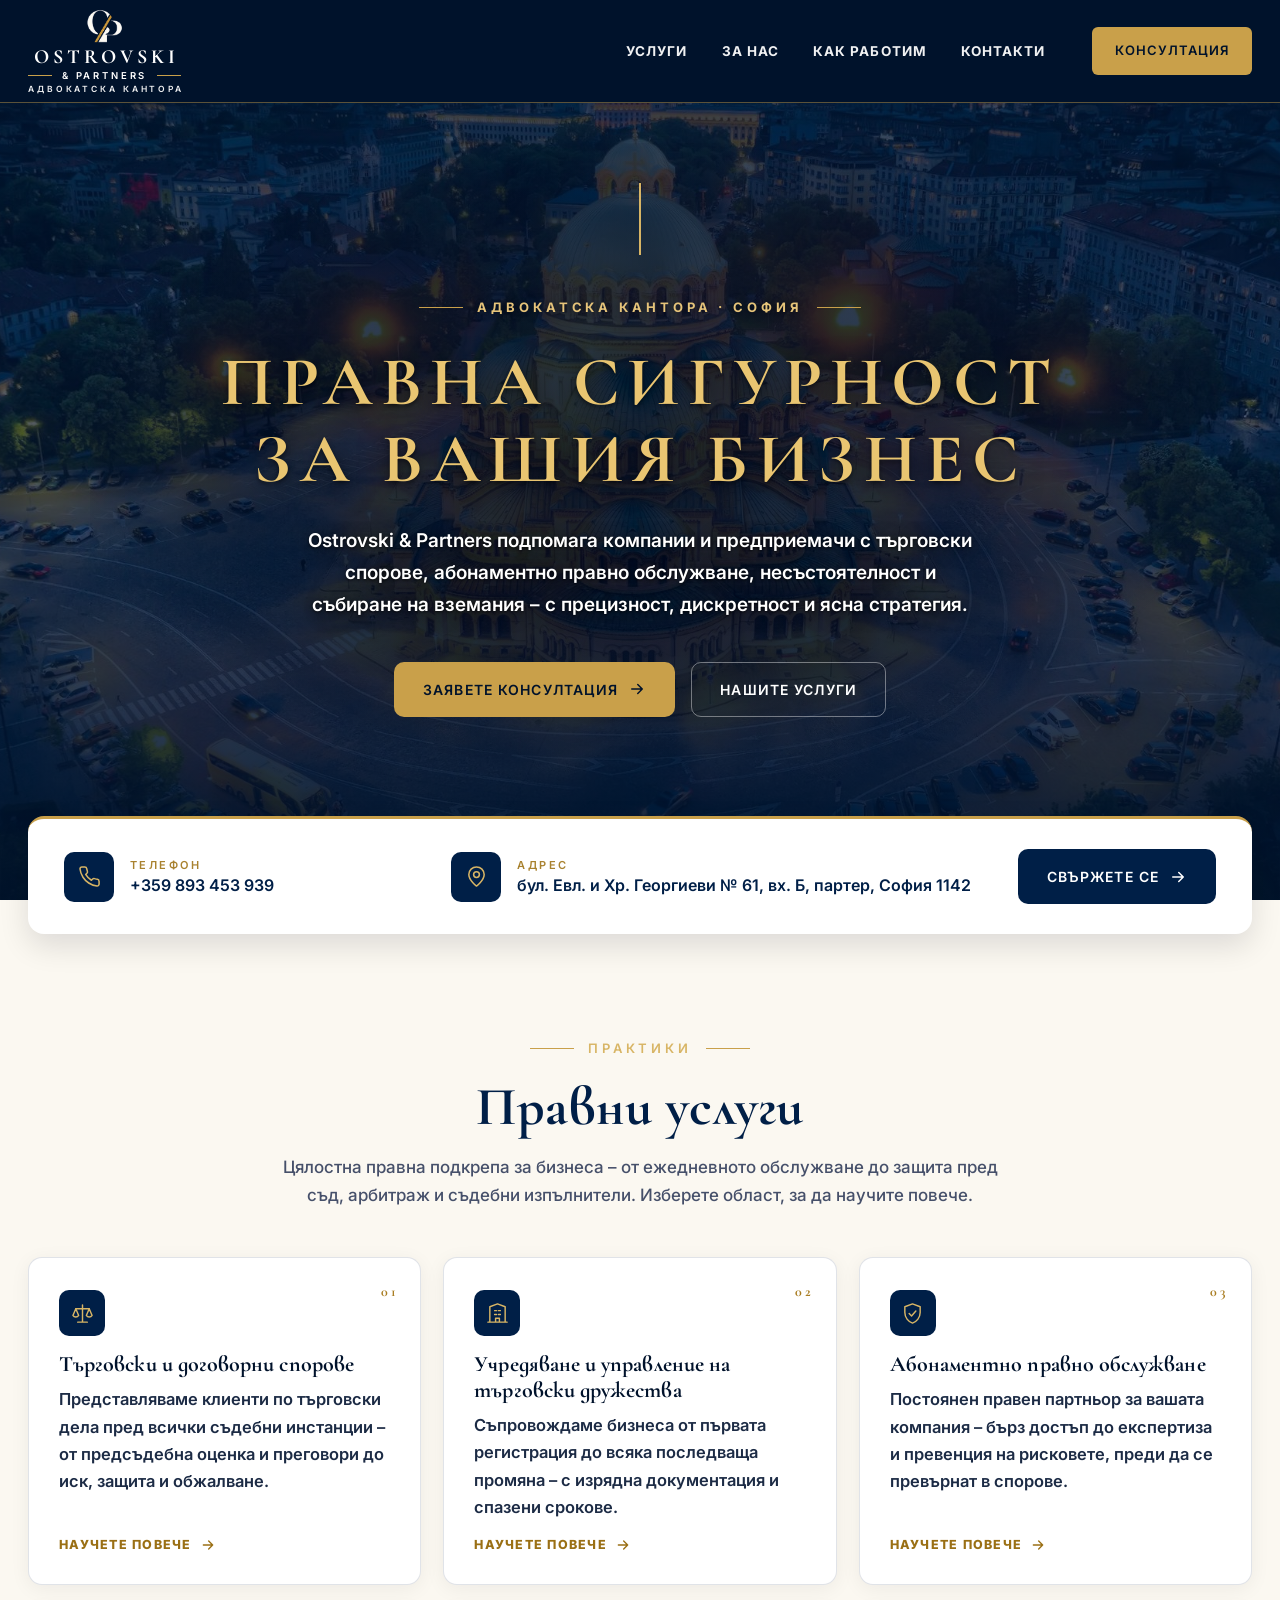
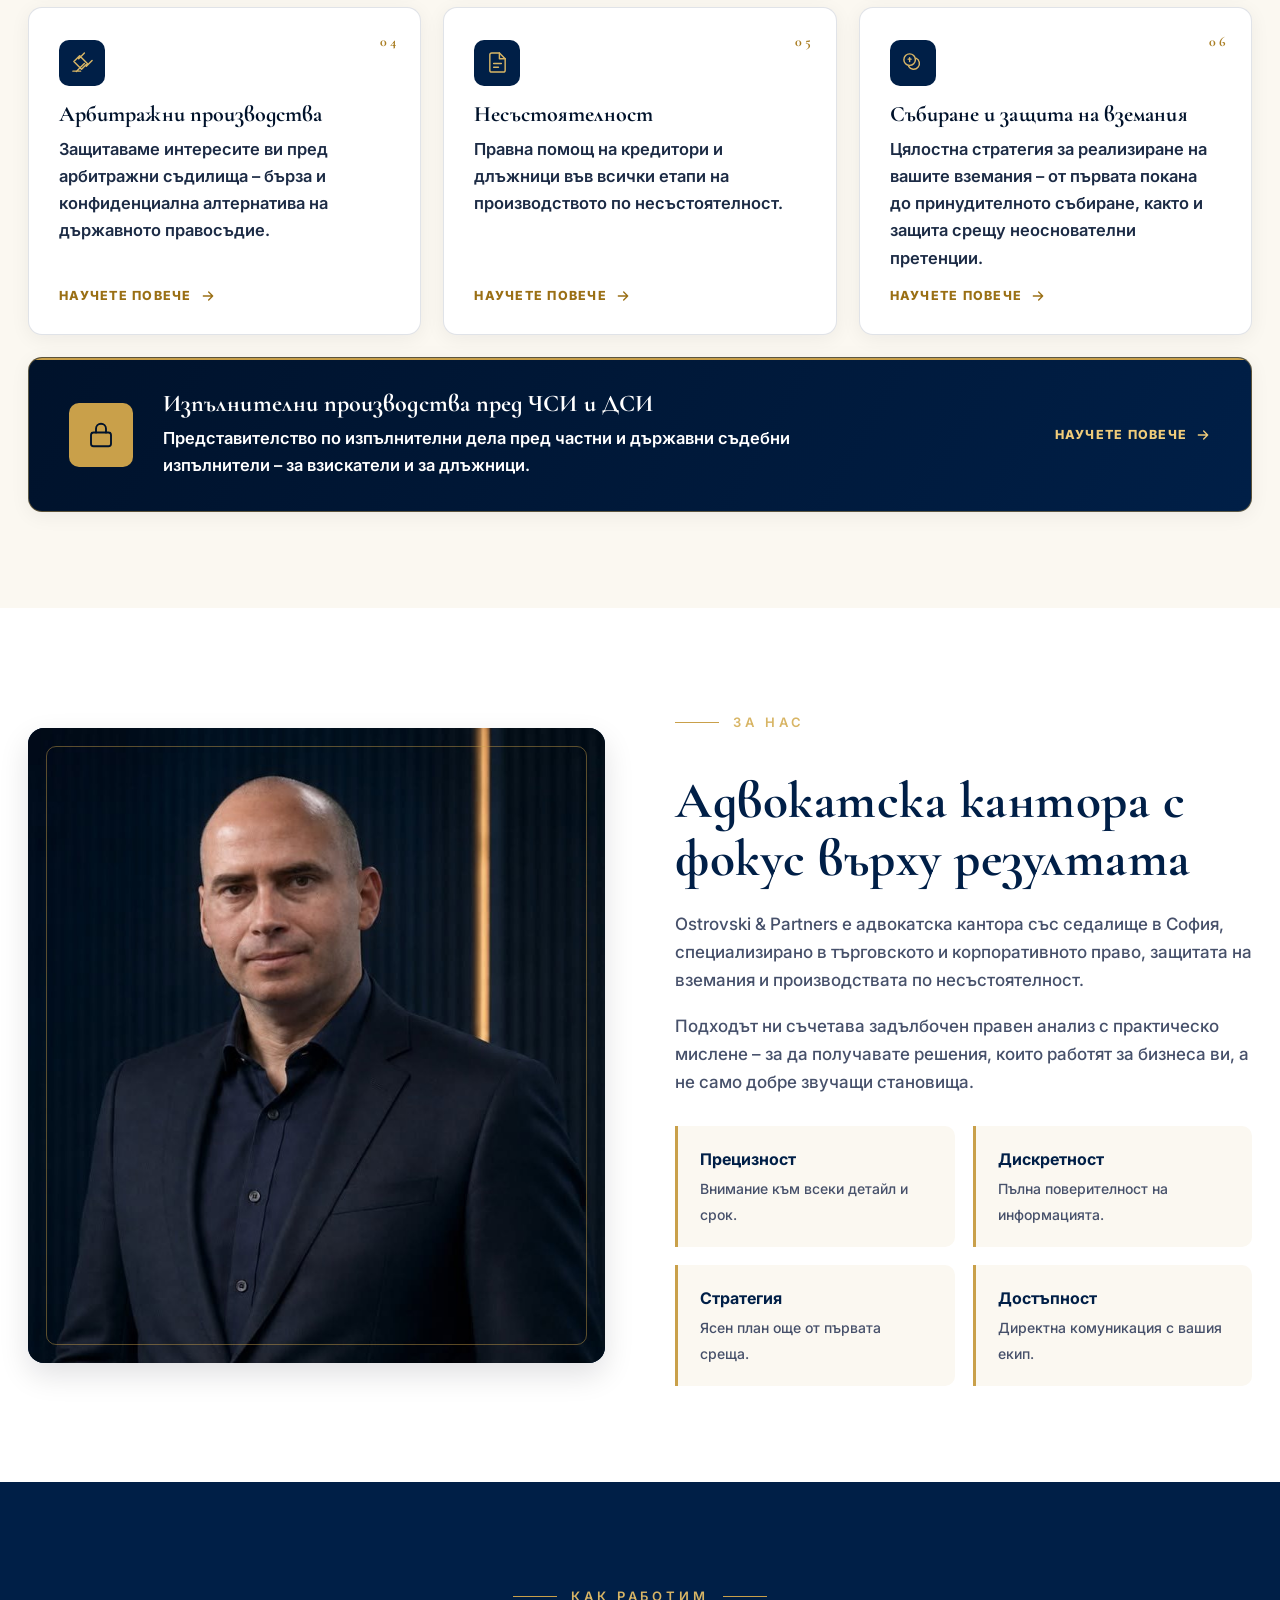
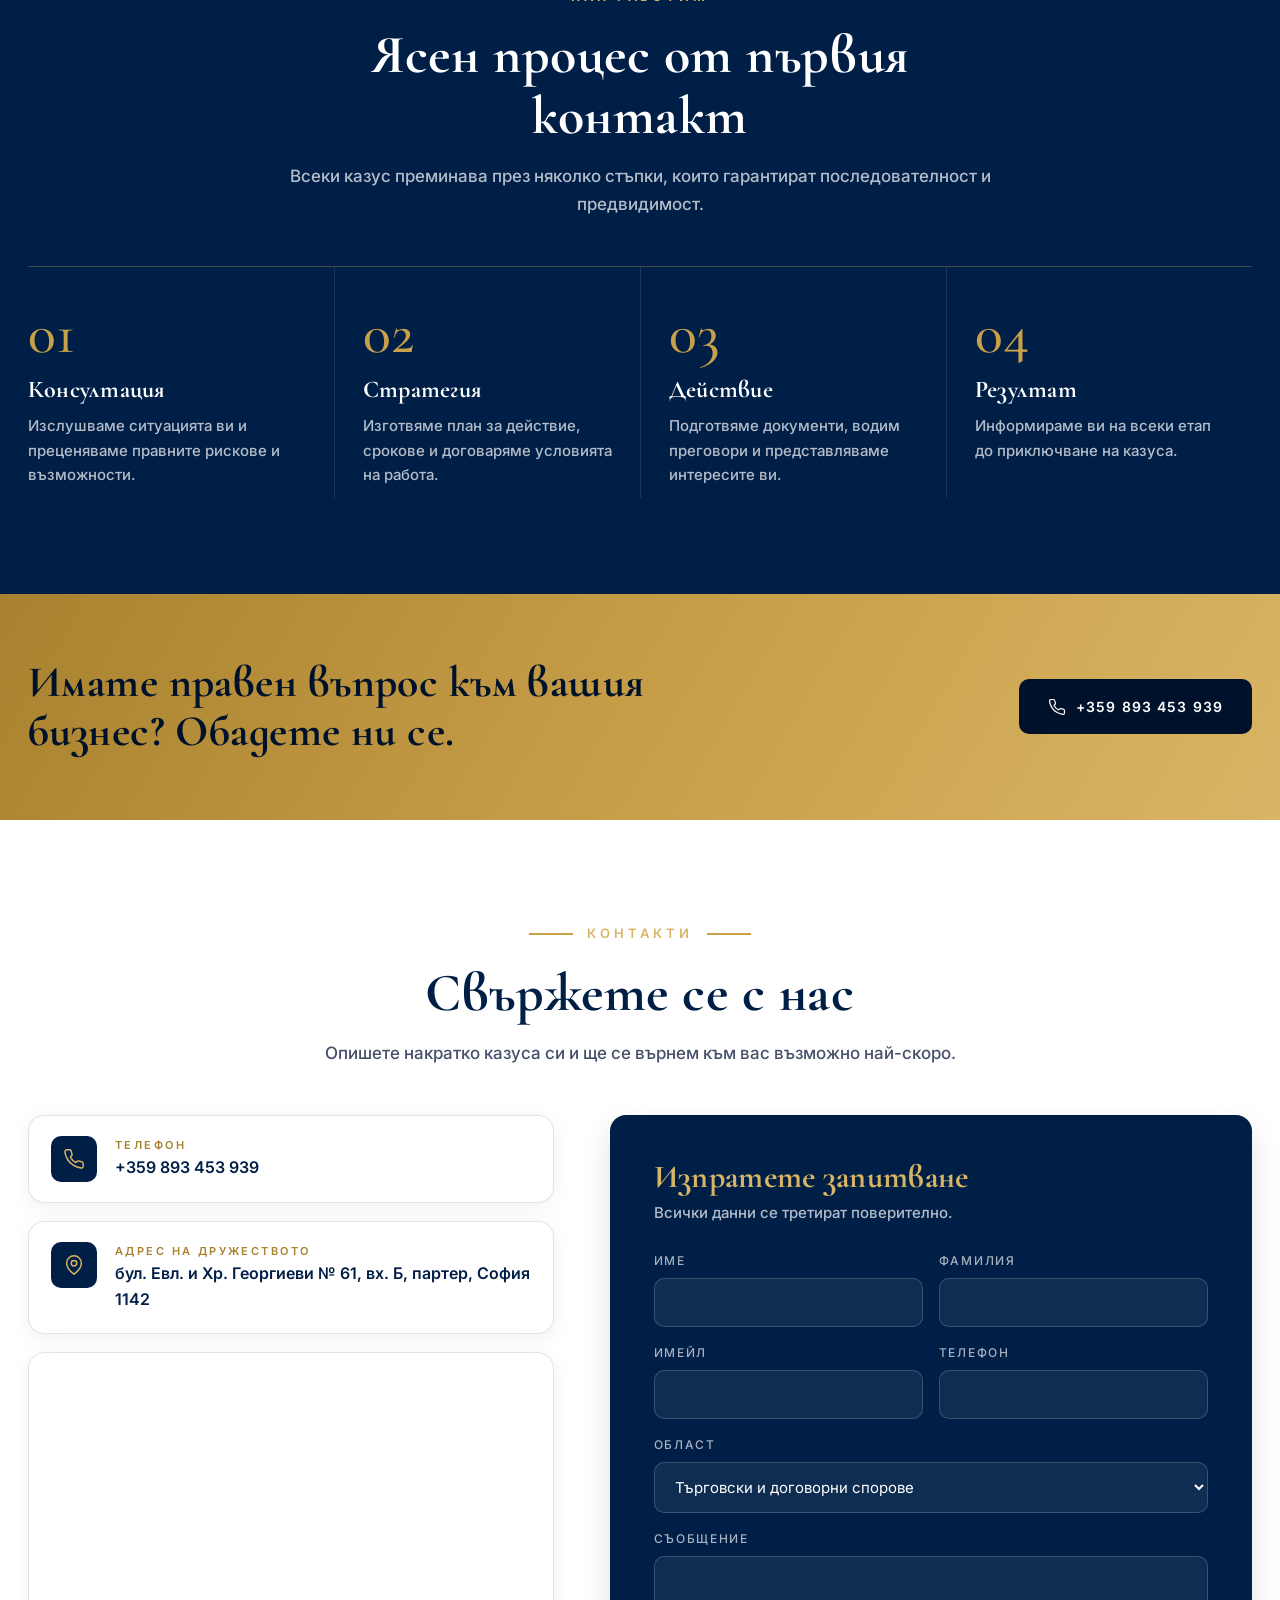
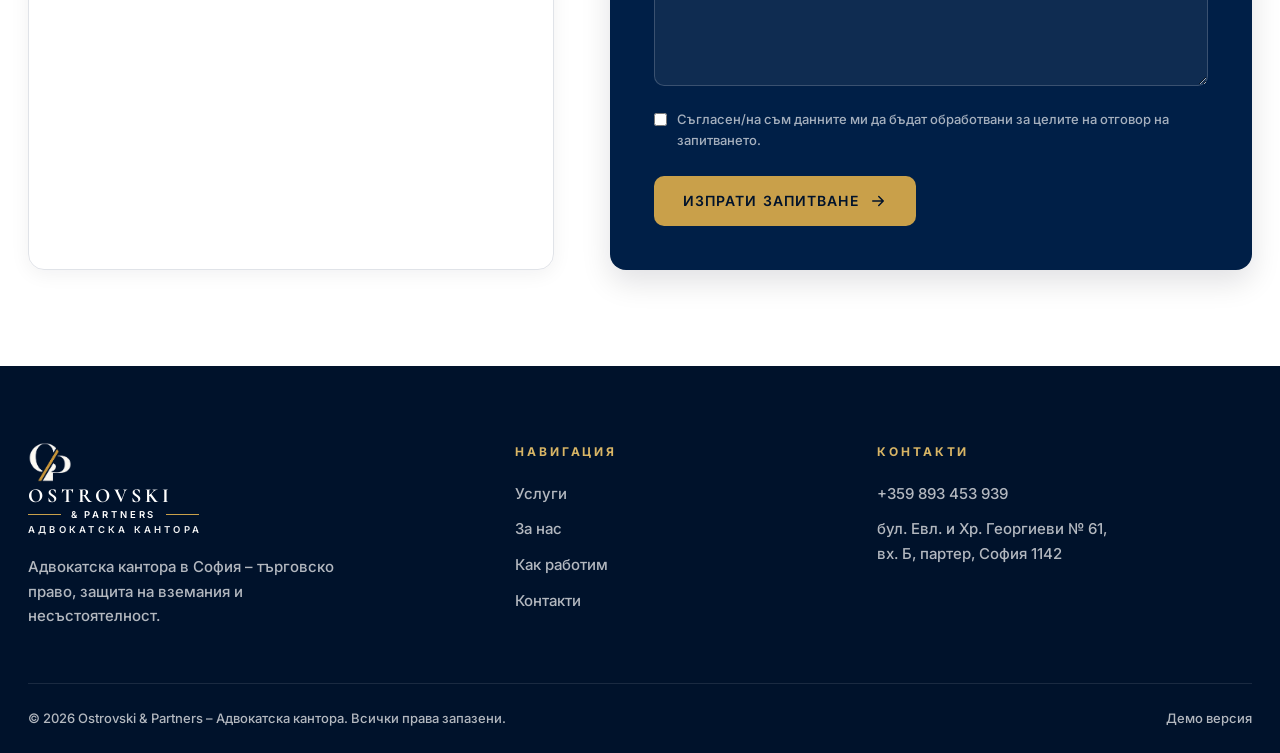
==== index.html @ cc5416cf "Add files via upload" ====
<!DOCTYPE html>
<html lang="bg">
<head>
<meta charset="UTF-8">
<meta name="viewport" content="width=device-width, initial-scale=1">
<title>Ostrovski &amp; Partners – Адвокатска кантора, София</title>
<meta name="description" content="Адвокатска кантора Ostrovski & Partners – търговски и договорни спорове, търговски дружества, абонаментно правно обслужване, арбитраж, несъстоятелност, събиране на вземания и изпълнителни производства.">
<link rel="preconnect" href="https://fonts.googleapis.com">
<link rel="preconnect" href="https://fonts.gstatic.com" crossorigin>
<link href="https://fonts.googleapis.com/css2?family=Cormorant+Garamond:wght@500;600;700;800&family=Inter:wght@400;500;600;700&display=swap&subset=cyrillic" rel="stylesheet">
<link rel="stylesheet" href="assets/style.css">
<script type="application/ld+json">
{"@context":"https://schema.org","@type":"LegalService","name":"Ostrovski & Partners","alternateName":"Островски и Партнърс – Адвокатска кантора","telephone":"+359893453939","address":{"@type":"PostalAddress","streetAddress":"бул. Евл. и Хр. Георгиеви № 61, вх. Б, партер","addressLocality":"София","postalCode":"1142","addressCountry":"BG"},"geo":{"@type":"GeoCoordinates","latitude":42.6903915,"longitude":23.3329601}}
</script>
</head>
<body>
<svg width="0" height="0" style="position:absolute" aria-hidden="true">
  <defs>
    <symbol id="i-phone" viewBox="0 0 24 24" fill="none" stroke="currentColor" stroke-width="1.6" stroke-linecap="round" stroke-linejoin="round"><path d="M22 16.9v3a2 2 0 0 1-2.2 2 19.8 19.8 0 0 1-8.6-3.1 19.5 19.5 0 0 1-6-6A19.8 19.8 0 0 1 2.1 4.2 2 2 0 0 1 4.1 2h3a2 2 0 0 1 2 1.7c.1 1 .4 1.9.7 2.8a2 2 0 0 1-.5 2.1L8 9.9a16 16 0 0 0 6 6l1.3-1.3a2 2 0 0 1 2.1-.4c.9.3 1.8.6 2.8.7a2 2 0 0 1 1.7 2z"/></symbol>
    <symbol id="i-pin" viewBox="0 0 24 24" fill="none" stroke="currentColor" stroke-width="1.6" stroke-linecap="round" stroke-linejoin="round"><path d="M20 10c0 6-8 12-8 12S4 16 4 10a8 8 0 0 1 16 0z"/><circle cx="12" cy="10" r="3"/></symbol>
    <symbol id="i-clock" viewBox="0 0 24 24" fill="none" stroke="currentColor" stroke-width="1.6" stroke-linecap="round" stroke-linejoin="round"><circle cx="12" cy="12" r="10"/><path d="M12 6v6l4 2"/></symbol>
    <symbol id="i-scale" viewBox="0 0 24 24" fill="none" stroke="currentColor" stroke-width="1.5" stroke-linecap="round" stroke-linejoin="round"><path d="M12 3v18M7 21h10M5 7h14"/><path d="M5 7l-3 7a3.5 3.5 0 0 0 6 0zM19 7l-3 7a3.5 3.5 0 0 0 6 0z"/></symbol>
    <symbol id="i-building" viewBox="0 0 24 24" fill="none" stroke="currentColor" stroke-width="1.5" stroke-linecap="round" stroke-linejoin="round"><path d="M4 21V5l8-3 8 3v16M2 21h20M9 9h2M13 9h2M9 13h2M13 13h2M10 21v-4h4v4"/></symbol>
    <symbol id="i-shield" viewBox="0 0 24 24" fill="none" stroke="currentColor" stroke-width="1.5" stroke-linecap="round" stroke-linejoin="round"><path d="M12 2l8 3v6c0 5-3.5 9.5-8 11-4.5-1.5-8-6-8-11V5z"/><path d="M8.5 12l2.5 2.5 4.5-5"/></symbol>
    <symbol id="i-gavel" viewBox="0 0 24 24" fill="none" stroke="currentColor" stroke-width="1.5" stroke-linecap="round" stroke-linejoin="round"><path d="M14 13l-8.5 8.5M16 16l6-6M8 8l6-6M3 11l6-6 8 8-6 6zM2 21h8"/></symbol>
    <symbol id="i-doc" viewBox="0 0 24 24" fill="none" stroke="currentColor" stroke-width="1.5" stroke-linecap="round" stroke-linejoin="round"><path d="M14 2H6a2 2 0 0 0-2 2v16a2 2 0 0 0 2 2h12a2 2 0 0 0 2-2V8z"/><path d="M14 2v6h6M8 13h8M8 17h5"/></symbol>
    <symbol id="i-coins" viewBox="0 0 24 24" fill="none" stroke="currentColor" stroke-width="1.5" stroke-linecap="round" stroke-linejoin="round"><circle cx="9" cy="9" r="6"/><path d="M15.5 7.5A6 6 0 1 1 8 16M9 7v4M7.5 8.5h3"/></symbol>
    <symbol id="i-lock" viewBox="0 0 24 24" fill="none" stroke="currentColor" stroke-width="1.5" stroke-linecap="round" stroke-linejoin="round"><rect x="4" y="10" width="16" height="11" rx="2"/><path d="M8 10V7a4 4 0 0 1 8 0v3"/></symbol>
    <symbol id="i-mail" viewBox="0 0 24 24" fill="none" stroke="currentColor" stroke-width="1.6" stroke-linecap="round" stroke-linejoin="round"><rect x="3" y="5" width="18" height="14" rx="2"/><path d="M3 7l9 6 9-6"/></symbol>
    <symbol id="i-arrow" viewBox="0 0 24 24" fill="none" stroke="currentColor" stroke-width="2" stroke-linecap="round" stroke-linejoin="round"><path d="M5 12h14M13 6l6 6-6 6"/></symbol>
    <!-- Монограма OP със златна диагонал -->
    <symbol id="mono" viewBox="0 0 100 100">
      <text x="6" y="74" font-family="'Cormorant Garamond',Georgia,serif" font-weight="700" font-size="92" fill="#fff">O</text>
      <text x="46" y="74" font-family="'Cormorant Garamond',Georgia,serif" font-weight="700" font-size="92" fill="#fff">P</text>
      <line x1="64" y1="6" x2="30" y2="96" stroke="#c9a04a" stroke-width="5.5" stroke-linecap="butt"/>
    </symbol>
  </defs>
</svg><header id="top">
  <div class="container nav">
    <a href="#top" class="logo" aria-label="Ostrovski & Partners">
      <span class="logo-mark" role="img" aria-label="OP"></span>
      <span class="logo-text"><b>OSTROVSKI</b><span class="lt-p">&amp; PARTNERS</span><span class="lt-s">АДВОКАТСКА КАНТОРА</span></span>
    </a>
    <nav id="menu">
      <ul>
        <li class="has-dd"><a href="#uslugi">Услуги</a><div class="dd-menu"><a href="targovski-sporove.html">Търговски и договорни спорове</a><a href="targovski-druzhestva.html">Учредяване и управление на търговски дружества</a><a href="abonamentno-obsluzhvane.html">Абонаментно правно обслужване</a><a href="arbitrazh.html">Арбитражни производства</a><a href="nesastoyatelnost.html">Несъстоятелност</a><a href="vzemania.html">Събиране и защита на вземания</a><a href="izpalnitelni-proizvodstva.html">Изпълнителни производства пред ЧСИ и ДСИ</a></div></li>
        <li><a href="#za-nas">За нас</a></li>
        <li><a href="#podhod">Как работим</a></li>
        <li><a href="#kontakti">Контакти</a></li>
      </ul>
    </nav>
    <div class="nav-cta">
      <a class="btn btn-gold nav-btn" href="#kontakti">Консултация</a>
      
      <button class="burger" id="burger" aria-label="Меню" aria-expanded="false"><span></span><span></span></button>
    </div>
  </div>
</header><main>
<section class="hero">
  <div class="container hero-inner">
    <div class="hero-line" aria-hidden="true"></div>
    <div class="eyebrow">Адвокатска кантора · София</div>
    <h1>Правна сигурност за вашия бизнес</h1>
    <p class="lead">Ostrovski &amp; Partners подпомага компании и предприемачи с търговски спорове, абонаментно правно обслужване, несъстоятелност и събиране на вземания – с прецизност, дискретност и ясна стратегия.</p>
    <div class="hero-actions">
      <a href="#kontakti" class="btn btn-gold">Заявете консултация <svg width="18" height="18"><use href="#i-arrow"/></svg></a>
      <a href="#uslugi" class="btn btn-ghost">Нашите услуги</a>
    </div>
  </div>
</section>

<div class="strip-wrap">
  <div class="container">
    <div class="strip reveal">
      <div class="strip-item"><div class="ico"><svg><use href="#i-phone"/></svg></div><div><small>Телефон</small><a href="tel:+359893453939">+359 893 453 939</a></div></div>
      <div class="strip-item"><div class="ico"><svg><use href="#i-pin"/></svg></div><div><small>Адрес</small><span>бул. Евл. и Хр. Георгиеви № 61, вх. Б, партер, София 1142</span></div></div>
      <a href="#kontakti" class="btn btn-navy">Свържете се <svg width="18" height="18"><use href="#i-arrow"/></svg></a>
    </div>
  </div>
</div>

<section id="uslugi"><div class="container"><div class="sec-head reveal"><div class="eyebrow">Практики</div><h2>Правни услуги</h2><p>Цялостна правна подкрепа за бизнеса – от ежедневното обслужване до защита пред съд, арбитраж и съдебни изпълнители. Изберете област, за да научите повече.</p></div><div class="grid-services"><a class="card reveal" href="targovski-sporove.html"><span class="num">01</span><div class="ico"><svg><use href="#i-scale"/></svg></div><h3>Търговски и договорни спорове</h3><p>Представляваме клиенти по търговски дела пред всички съдебни инстанции – от предсъдебна оценка и преговори до иск, защита и обжалване.</p><span class="more">Научете повече <svg><use href="#i-arrow"/></svg></span></a><a class="card reveal" href="targovski-druzhestva.html"><span class="num">02</span><div class="ico"><svg><use href="#i-building"/></svg></div><h3>Учредяване и управление на търговски дружества</h3><p>Съпровождаме бизнеса от първата регистрация до всяка последваща промяна – с изрядна документация и спазени срокове.</p><span class="more">Научете повече <svg><use href="#i-arrow"/></svg></span></a><a class="card reveal" href="abonamentno-obsluzhvane.html"><span class="num">03</span><div class="ico"><svg><use href="#i-shield"/></svg></div><h3>Абонаментно правно обслужване</h3><p>Постоянен правен партньор за вашата компания – бърз достъп до експертиза и превенция на рисковете, преди да се превърнат в спорове.</p><span class="more">Научете повече <svg><use href="#i-arrow"/></svg></span></a><a class="card reveal" href="arbitrazh.html"><span class="num">04</span><div class="ico"><svg><use href="#i-gavel"/></svg></div><h3>Арбитражни производства</h3><p>Защитаваме интересите ви пред арбитражни съдилища – бърза и конфиденциална алтернатива на държавното правосъдие.</p><span class="more">Научете повече <svg><use href="#i-arrow"/></svg></span></a><a class="card reveal" href="nesastoyatelnost.html"><span class="num">05</span><div class="ico"><svg><use href="#i-doc"/></svg></div><h3>Несъстоятелност</h3><p>Правна помощ на кредитори и длъжници във всички етапи на производството по несъстоятелност.</p><span class="more">Научете повече <svg><use href="#i-arrow"/></svg></span></a><a class="card reveal" href="vzemania.html"><span class="num">06</span><div class="ico"><svg><use href="#i-coins"/></svg></div><h3>Събиране и защита на вземания</h3><p>Цялостна стратегия за реализиране на вашите вземания – от първата покана до принудителното събиране, както и защита срещу неоснователни претенции.</p><span class="more">Научете повече <svg><use href="#i-arrow"/></svg></span></a><a class="card reveal" href="izpalnitelni-proizvodstva.html"><span class="num">07</span><div class="ico"><svg><use href="#i-lock"/></svg></div><h3>Изпълнителни производства пред ЧСИ и ДСИ</h3><p>Представителство по изпълнителни дела пред частни и държавни съдебни изпълнители – за взискатели и за длъжници.</p><span class="more">Научете повече <svg><use href="#i-arrow"/></svg></span></a></div></div></section>

<section id="za-nas">
  <div class="container about">
    <div class="about-visual reveal">
      <img class="about-photo" src="assets/partner.jpg" alt="Ostrovski &amp; Partners – адвокат" loading="lazy">
    </div>
    <div class="about-text reveal">
      <div class="eyebrow">За нас</div>
      <h2>Адвокатска кантора с фокус върху резултата</h2>
      <p>Ostrovski &amp; Partners е адвокатска кантора със седалище в София, специализирано в търговското и корпоративното право, защитата на вземания и производствата по несъстоятелност.</p>
      <p>Подходът ни съчетава задълбочен правен анализ с практическо мислене – за да получавате решения, които работят за бизнеса ви, а не само добре звучащи становища.</p>
      <div class="values">
        <div class="value"><b>Прецизност</b><span>Внимание към всеки детайл и срок.</span></div>
        <div class="value"><b>Дискретност</b><span>Пълна поверителност на информацията.</span></div>
        <div class="value"><b>Стратегия</b><span>Ясен план още от първата среща.</span></div>
        <div class="value"><b>Достъпност</b><span>Директна комуникация с вашия екип.</span></div>
      </div>
    </div>
  </div>
</section>

<section id="podhod" class="dark">
  <div class="container">
    <div class="sec-head reveal">
      <div class="eyebrow">Как работим</div>
      <h2>Ясен процес от първия контакт</h2>
      <p>Всеки казус преминава през няколко стъпки, които гарантират последователност и предвидимост.</p>
    </div>
    <div class="steps">
      <div class="step reveal"><div class="n">01</div><h3>Консултация</h3><p>Изслушваме ситуацията ви и преценяваме правните рискове и възможности.</p></div>
      <div class="step reveal"><div class="n">02</div><h3>Стратегия</h3><p>Изготвяме план за действие, срокове и договаряме условията на работа.</p></div>
      <div class="step reveal"><div class="n">03</div><h3>Действие</h3><p>Подготвяме документи, водим преговори и представляваме интересите ви.</p></div>
      <div class="step reveal"><div class="n">04</div><h3>Резултат</h3><p>Информираме ви на всеки етап до приключване на казуса.</p></div>
    </div>
  </div>
</section>

<div class="cta-band">
  <div class="container cta-inner">
    <h2>Имате правен въпрос към вашия бизнес? Обадете ни се.</h2>
    <a href="tel:+359893453939" class="btn"><svg width="18" height="18"><use href="#i-phone"/></svg>+359 893 453 939</a>
  </div>
</div>

<section id="kontakti">
  <div class="container">
    <div class="sec-head reveal">
      <div class="eyebrow">Контакти</div>
      <h2>Свържете се с нас</h2>
      <p>Опишете накратко казуса си и ще се върнем към вас възможно най-скоро.</p>
    </div>
    <div class="contact-grid">
      <div class="reveal">
        <div class="info-list">
          <div class="info"><div class="ico"><svg><use href="#i-phone"/></svg></div><div><small>Телефон</small><a href="tel:+359893453939">+359 893 453 939</a></div></div>
          <div class="info"><div class="ico"><svg><use href="#i-pin"/></svg></div><div><small>Адрес на дружеството</small><span class="v">бул. Евл. и Хр. Георгиеви № 61, вх. Б, партер, София 1142</span></div></div>
        </div>
        <div class="map">
          <iframe title="Карта – Ostrovski & Partners" loading="lazy" referrerpolicy="no-referrer-when-downgrade" src="https://maps.google.com/maps?q=42.6903915,23.3329601&z=17&output=embed"></iframe>
        </div>
      </div>
      <form id="contactForm" class="reveal">
        <h3>Изпратете запитване</h3>
        <p>Всички данни се третират поверително.</p>
        <div class="row">
          <div class="field"><label for="fn">Име</label><input id="fn" name="name" required autocomplete="given-name"></div>
          <div class="field"><label for="ln">Фамилия</label><input id="ln" name="surname" autocomplete="family-name"></div>
        </div>
        <div class="row">
          <div class="field"><label for="em">Имейл</label><input id="em" type="email" name="email" required autocomplete="email"></div>
          <div class="field"><label for="ph">Телефон</label><input id="ph" type="tel" name="phone" autocomplete="tel"></div>
        </div>
        <div class="field"><label for="sv">Област</label>
          <select id="sv" name="service">
            <option>Търговски и договорни спорове</option>
            <option>Учредяване и управление на търговски дружества</option>
            <option>Абонаментно правно обслужване</option>
            <option>Арбитражни производства</option>
            <option>Несъстоятелност</option>
            <option>Събиране и защита на вземания</option>
            <option>Изпълнителни производства пред ЧСИ и ДСИ</option>
            <option>Друго</option>
          </select>
        </div>
        <div class="field"><label for="ms">Съобщение</label><textarea id="ms" name="message" required></textarea></div>
        <input type="text" name="_honey" tabindex="-1" autocomplete="off" aria-hidden="true" style="position:absolute;left:-9999px;opacity:0;height:0;width:0">
        <label class="consent"><input type="checkbox" name="consent" value="да" required> Съгласен/на съм данните ми да бъдат обработвани за целите на отговор на запитването.</label>
        <button class="btn btn-gold" type="submit">Изпрати запитване <svg width="18" height="18"><use href="#i-arrow"/></svg></button>
        <div class="form-ok" id="formOk" role="status">Благодарим ви! Запитването е получено – ще се свържем с вас скоро.</div>
        <div class="form-err" id="formErr" role="alert">Не успяхме да изпратим запитването. Моля, <a href="mailto:ostrovski_n@abv.bg">изпратете го по имейл</a> или се обадете на <a href="tel:+359893453939">+359 893 453 939</a>.</div>
      </form>
    </div>
  </div>
</section>
</main><footer>
  <div class="container">
    <div class="foot-grid">
      <div>
        <a href="#top" class="logo"><span class="logo-mark" role="img" aria-label="OP"></span><span class="logo-text"><b>OSTROVSKI</b><span class="lt-p">&amp; PARTNERS</span><span class="lt-s">АДВОКАТСКА КАНТОРА</span></span></a>
        <p>Адвокатска кантора в София – търговско право, защита на вземания и несъстоятелност.</p>
      </div>
      <div>
        <h4>Навигация</h4>
        <ul>
          <li><a href="#uslugi">Услуги</a></li>
          <li><a href="#za-nas">За нас</a></li>
          <li><a href="#podhod">Как работим</a></li>
          <li><a href="#kontakti">Контакти</a></li>
        </ul>
      </div>
      <div>
        <h4>Контакти</h4>
        <ul>
          <li><a href="tel:+359893453939">+359 893 453 939</a></li>
          <li>бул. Евл. и Хр. Георгиеви № 61,<br>вх. Б, партер, София 1142</li>
        </ul>
      </div>
    </div>
    <div class="foot-bottom">
      <span>© <span id="yr">2026</span> Ostrovski &amp; Partners – Адвокатска кантора. Всички права запазени.</span>
      <span>Демо версия</span>
    </div>
  </div>
</footer>

<a class="fab" href="tel:+359893453939" aria-label="Обадете се"><svg><use href="#i-phone"/></svg></a>
<script src="assets/main.js"></script>
</body>
</html>
---- assets/style.css ----
:root{--hero-img:url(hero.jpg);--mono-img:url(logo-mark.png);--lock-img:url(lockup.png)}

:root{
  /* Палитра от логото и банера */
  --navy-950:#00122b;
  --navy-900:#001f47;
  --navy-800:#0a2c5a;
  --navy-700:#16396b;
  --gold-500:#c9a04a;
  --gold-400:#d8b565;
  --gold-600:#a9822f;
  --ivory:#fbf8f1;
  --white:#ffffff;
  --text:#1a2438;
  --muted:#5b6577;
  --line:rgba(0,31,71,.12);

  /* Токени за хедъра: цвят, плътност (тегло), яркост */
  --hdr-text:#ffffff;
  --hdr-text-soft:rgba(255,255,255,.94);
  --hdr-accent:var(--gold-400);
  --hdr-w-logo:700;
  --hdr-w-sub:600;
  --hdr-w-nav:600;
  --hdr-w-top:500;
  --hdr-w-btn:700;
  --hdr-fs-nav:13.5px;
  --hdr-fs-top:13px;
  --hdr-fs-sub:9.5px;

  /* Геометрия & Шрифтове */
  --font-sans:'Inter',system-ui,-apple-system,BlinkMacSystemFont,sans-serif;
  --font-serif:'Cormorant Garamond',Georgia,serif;
  --container-max:1280px;
  --radius-btn:10px;
  --radius-card:16px;
  --radius-pill:9999px;

  /* Динамични сенки & анимации */
  --shadow-subtle:0 4px 20px rgba(0,8,28,.06);
  --shadow-hover:0 12px 30px rgba(0,8,28,.12);
  --transition:all .2s cubic-bezier(0.4,0,0.2,1);
}
*{box-sizing:border-box;margin:0;padding:0}
html{scroll-behavior:smooth;scroll-padding-top:100px}
body{font-family:var(--font-sans);color:var(--text);background:var(--white);line-height:1.65;font-size:16px;-webkit-font-smoothing:antialiased}
img,svg{display:block;max-width:100%}
a{color:inherit;text-decoration:none}
.container{max-width:var(--container-max);margin:0 auto;padding:0 28px}
h1,h2,h3{font-family:var(--font-serif);font-weight:600;line-height:1.12;letter-spacing:.01em}

/* Бутони */
.btn{display:inline-flex;align-items:center;gap:10px;padding:15px 28px;border-radius:var(--radius-btn);font-weight:500;font-size:14px;letter-spacing:.08em;text-transform:uppercase;border:1.5px solid transparent;cursor:pointer;transition:var(--transition);font-family:var(--font-sans)}
.btn-gold{background:var(--gold-500);color:var(--navy-950)}
.btn-gold:hover{background:var(--gold-400);transform:translateY(-2px);box-shadow:var(--shadow-hover)}
.btn-ghost{border-color:rgba(255,255,255,.4);color:var(--white)}
.btn-ghost:hover{border-color:var(--gold-500);color:var(--gold-400)}
.btn-navy{background:var(--navy-900);color:var(--white)}
.btn-navy:hover{background:var(--navy-700);transform:translateY(-2px);box-shadow:var(--shadow-hover)}

/* Хедър */
header{position:fixed;top:0;left:0;right:0;z-index:50;background:var(--navy-950);border-bottom:1px solid rgba(201,160,74,.45);transition:box-shadow .25s ease}
header.scrolled{box-shadow:0 6px 24px rgba(0,8,28,.28)}
.nav{display:flex;align-items:center;justify-content:space-between;height:118px;gap:32px;transition:height .25s ease}
header.scrolled .nav{height:84px}
.logo{display:inline-flex;flex-direction:column;align-items:center;gap:5px;color:var(--hdr-text);text-align:center}
.logo-mark{margin:0;width:40px;height:36px;transition:var(--transition)}
.logo-text{display:flex;flex-direction:column;align-items:center;line-height:1}
.logo-text b{font-family:var(--font-serif);font-size:23px;font-weight:var(--hdr-w-logo);letter-spacing:.2em;margin-right:-.2em;color:var(--hdr-text)}
.logo-text .lt-p{display:flex;align-items:center;justify-content:center;gap:10px;width:100%;margin-top:5px;font-size:10.5px;font-weight:var(--hdr-w-sub);letter-spacing:.3em;color:var(--hdr-text)}
.logo-text .lt-p::before,.logo-text .lt-p::after{content:"";flex:1;height:1.5px;background:var(--gold-500)}
.logo-text .lt-s{margin-top:6px;font-size:var(--hdr-fs-sub);font-weight:var(--hdr-w-sub);letter-spacing:.34em;margin-right:-.34em;color:var(--hdr-text-soft);max-height:14px;overflow:hidden;transition:max-height .25s ease,opacity .2s ease,margin .25s ease}
header.scrolled .logo-mark{width:34px;height:31px}
header.scrolled .logo-text .lt-s{max-height:0;opacity:0;margin-top:0}
nav{margin-left:auto}
nav ul{display:flex;gap:6px;list-style:none;align-items:center}
nav ul>li>a{display:block;color:var(--hdr-text-soft);font-size:var(--hdr-fs-nav);font-weight:var(--hdr-w-nav);letter-spacing:.08em;text-transform:uppercase;position:relative;padding:47px 16px;transition:var(--transition)}
nav ul>li>a::after{content:"";position:absolute;left:16px;right:16px;bottom:37px;height:1.5px;background:var(--gold-500);transform:scaleX(0);transform-origin:left;transition:transform .25s ease}
nav ul>li>a:hover{color:var(--hdr-accent)}
nav ul>li>a:hover::after,.has-dd:hover>a::after{transform:scaleX(1)}
.nav-cta{display:flex;align-items:center;gap:14px}
.nav-btn{padding:12px 22px;font-size:13px;font-weight:var(--hdr-w-btn);border-radius:6px}
.nav-phone{display:none;color:var(--hdr-text);width:44px;height:44px;place-items:center}
.nav-phone:hover{color:var(--hdr-accent)}
.burger{display:none;background:none;border:0;color:var(--white);cursor:pointer;width:44px;height:44px}
.burger span{display:block;width:24px;height:2px;background:currentColor;margin:5px auto;transition:var(--transition)}

/* Hero */
.hero{background-size:cover!important;background-position:center 40%!important;position:relative;min-height:100vh;display:flex;align-items:center;justify-content:center;text-align:center;color:var(--white);overflow:hidden;padding:170px 0 170px;background:var(--navy-900) var(--hero-img) center/cover no-repeat}
.hero::before{content:"";position:absolute;inset:0;background:linear-gradient(180deg,rgba(0,18,43,.72) 0%,rgba(0,31,71,.42) 45%,rgba(0,18,43,.90) 100%)}
.hero-inner{position:relative;max-width:980px;margin:0 auto}
.hero-line{width:1.5px;height:72px;background:var(--gold-400);margin:0 auto 34px}
.eyebrow{display:inline-flex;align-items:center;gap:14px;color:var(--gold-400);font-size:13px;letter-spacing:.3em;text-transform:uppercase;font-weight:500;margin-bottom:26px}
.eyebrow::before{content:"";width:44px;height:1.5px;background:var(--gold-500)}
.hero .eyebrow::after{content:"";width:44px;height:1.5px;background:var(--gold-500)}
.hero h1{font-size:clamp(34px,5.4vw,70px);margin-bottom:26px;color:var(--gold-400);text-transform:uppercase;letter-spacing:.12em;font-weight:600}
.hero p.lead{font-size:18px;color:rgba(255,255,255,.85);max-width:680px;margin:0 auto 40px;font-weight:300}
.hero-actions{display:flex;gap:16px;flex-wrap:wrap;justify-content:center}

/* Лента с контакти под hero */
.strip-wrap{position:relative;z-index:3;margin-top:-84px;background:linear-gradient(180deg,transparent 0,transparent 84px,var(--ivory) 84px)}
.strip{display:grid;grid-template-columns:1fr 1.5fr auto;gap:30px;align-items:center;background:var(--white);border-radius:var(--radius-card);box-shadow:var(--shadow-hover);padding:30px 36px;border-top:3px solid var(--gold-500)}
.strip-item{display:flex;gap:16px;align-items:center}
.strip-item .ico{flex:none;width:50px;height:50px;border-radius:var(--radius-btn);background:var(--navy-900);color:var(--gold-400);display:grid;place-items:center}
.strip-item .ico svg{width:23px;height:23px}
.strip-item small{display:block;font-size:11px;letter-spacing:.22em;text-transform:uppercase;color:var(--gold-600);font-weight:600}
.strip-item a,.strip-item span{font-size:16px;color:var(--navy-900);font-weight:500;line-height:1.4;display:block}
.strip-item a:hover{color:var(--gold-600)}

/* Секции */
section{padding:110px 0}
.sec-head{text-align:center;max-width:720px;margin:0 auto 64px}
.sec-head .eyebrow{justify-content:center;margin-bottom:18px}
.sec-head .eyebrow::after{content:"";width:44px;height:1.5px;background:var(--gold-500)}
.sec-head h2{font-size:clamp(34px,4.2vw,54px);color:var(--navy-900);margin-bottom:16px}
.sec-head p{color:var(--muted);font-size:17px}
.dark .sec-head h2{color:var(--white)}
.dark .sec-head p{color:rgba(255,255,255,.7)}

/* Услуги */
#uslugi{background:var(--ivory)}
.grid-services{display:grid;grid-template-columns:repeat(12,1fr);gap:24px}
.card{grid-column:span 4;background:var(--white);border:1px solid var(--line);border-radius:var(--radius-card);padding:38px 32px;box-shadow:var(--shadow-subtle);transition:var(--transition);position:relative;overflow:hidden}
.card:nth-child(7){grid-column:4 / span 6}
.card::before{content:"";position:absolute;left:0;top:0;height:3px;width:0;background:var(--gold-500);transition:var(--transition)}
.card:hover{transform:translateY(-6px);box-shadow:var(--shadow-hover)}
.card:hover::before{width:100%}
.card .num{font-family:var(--font-serif);font-size:15px;color:var(--gold-600);letter-spacing:.2em;font-weight:600}
.card .ico{width:54px;height:54px;border-radius:var(--radius-btn);background:var(--navy-900);color:var(--gold-400);display:grid;place-items:center;margin:16px 0 22px;transition:var(--transition)}
.card:hover .ico{background:var(--gold-500);color:var(--navy-950)}
.card .ico svg{width:26px;height:26px}
.card h3{font-size:25px;color:var(--navy-900);margin-bottom:12px}
.card p{color:var(--muted);font-size:15px}


.logo-mark{display:block;flex:none;width:52px;height:48px;background:var(--mono-img) center/contain no-repeat}
.lockup{position:relative;z-index:1;display:block;width:72%;aspect-ratio:1260/880;background:var(--lock-img) center/contain no-repeat}
.about-visual{aspect-ratio:4/4.4}
.has-dd{position:relative}
.dd-menu{position:absolute;top:calc(100% - 8px);left:50%;transform:translate(-50%,10px);min-width:360px;background:var(--navy-950);border:1px solid rgba(201,160,74,.35);border-top:2px solid var(--gold-500);border-radius:0 0 var(--radius-card) var(--radius-card);padding:10px;opacity:0;visibility:hidden;transition:var(--transition);box-shadow:0 24px 48px rgba(0,8,28,.45)}
.has-dd:hover .dd-menu,.has-dd:focus-within .dd-menu{opacity:1;visibility:visible;transform:translate(-50%,0)}
.dd-menu a{display:flex;gap:14px;align-items:baseline;padding:11px 14px;border-radius:6px;font-size:14.5px;letter-spacing:.02em;text-transform:none;font-weight:500;color:var(--hdr-text-soft)}
.dd-menu a::after{display:none!important}
.dd-menu a span{font-family:var(--font-serif);color:var(--gold-500);font-weight:600;font-size:14px;letter-spacing:.12em}
.dd-menu a:hover{background:rgba(201,160,74,.12);color:var(--gold-400)}
.svc-list{max-width:940px;margin:0 auto;display:grid;gap:14px}
.svc{background:var(--white);border:1px solid var(--line);border-radius:var(--radius-card);box-shadow:var(--shadow-subtle);transition:var(--transition);position:relative;overflow:hidden}
.svc::before{content:"";position:absolute;left:0;top:0;bottom:0;width:3px;background:var(--gold-500);transform:scaleY(0);transform-origin:top;transition:transform .35s}
.svc:hover{box-shadow:var(--shadow-hover)}
.svc.open{border-color:rgba(201,160,74,.55);box-shadow:var(--shadow-hover)}
.svc.open::before{transform:scaleY(1)}
.svc-h{display:flex;align-items:center;gap:22px;width:100%;padding:24px 30px;background:none;border:0;cursor:pointer;text-align:left;font:inherit;color:inherit}
.svc .num{font-family:var(--font-serif);font-size:15px;color:var(--gold-600);letter-spacing:.2em;font-weight:600;flex:none}
.svc .ico{flex:none;width:50px;height:50px;border-radius:var(--radius-btn);background:var(--navy-900);color:var(--gold-400);display:grid;place-items:center;transition:var(--transition)}
.svc .ico svg{width:24px;height:24px}
.svc.open .ico,.svc-h:hover .ico{background:var(--gold-500);color:var(--navy-950)}
.svc .t{flex:1;font-family:var(--font-serif);font-size:25px;font-weight:600;color:var(--navy-900);line-height:1.15}
.svc .pm{flex:none;width:38px;height:38px;border-radius:50%;border:1.5px solid var(--gold-500);position:relative;transition:var(--transition)}
.svc .pm::before,.svc .pm::after{content:"";position:absolute;left:50%;top:50%;width:14px;height:1.5px;background:var(--gold-600);transform:translate(-50%,-50%);transition:var(--transition)}
.svc .pm::after{transform:translate(-50%,-50%) rotate(90deg)}
.svc.open .pm{background:var(--gold-500)}
.svc.open .pm::before,.svc.open .pm::after{background:var(--navy-950)}
.svc.open .pm::after{transform:translate(-50%,-50%) rotate(0)}
.svc-p{display:grid;grid-template-rows:0fr;transition:grid-template-rows .4s cubic-bezier(0.4,0,0.2,1)}
.svc.open .svc-p{grid-template-rows:1fr}
.svc-p>div{overflow:hidden}
.svc-b{padding:2px 30px 32px 102px}
.svc-b>p{color:var(--muted);font-size:16.5px;margin-bottom:18px;max-width:700px}
.svc-b ul{list-style:none;display:grid;grid-template-columns:1fr 1fr;gap:10px 28px;margin-bottom:26px}
.svc-b li{position:relative;padding-left:22px;font-size:15px;color:var(--text)}
.svc-b li::before{content:"";position:absolute;left:0;top:.62em;width:8px;height:8px;background:var(--gold-500)}
@media (max-width:1100px){
  nav ul>li>a{padding:47px 10px;letter-spacing:.06em}
  nav ul>li>a::after{left:10px;right:10px}
}
@media (max-width:860px){
  .nav{height:84px}
  header.scrolled .nav{height:72px}
  .logo-mark{width:34px;height:31px}
  .logo-text b{font-size:19px}
  .logo-text .lt-p{font-size:9.5px;margin-top:4px}
  .logo-text .lt-s{display:none}
  header.scrolled .logo-mark{width:28px;height:26px}
  nav{position:fixed;inset:84px 0 auto 0;margin:0;background:var(--navy-950);padding:16px 28px 28px;transform:translateY(-130%);transition:var(--transition);border-bottom:1px solid rgba(201,160,74,.4);max-height:calc(100vh - 84px);overflow-y:auto}
  nav.open{transform:none}
  nav ul{flex-direction:column;align-items:stretch;gap:0}
  nav ul>li>a{padding:15px 0;font-size:15px;border-bottom:1px solid rgba(255,255,255,.08)}
  nav ul>li>a::after{display:none}
  .dd-menu{position:static;transform:none;opacity:1;visibility:visible;min-width:0;background:transparent;border:0;box-shadow:none;padding:4px 0 8px 12px}
  .has-dd:hover .dd-menu,.has-dd:focus-within .dd-menu{transform:none}
  .dd-menu a{padding:9px 0;border-bottom:0!important;font-size:14px}
  .nav-btn{display:none}
  .nav-phone{display:grid}
  .burger{display:block}
  .fab{display:grid}
}
@media (max-width:640px){
  .svc-h{gap:14px;padding:20px 18px}.svc .num,.svc .ico{display:none}.svc .t{font-size:21px}
  .svc-b{padding:0 18px 26px}.svc-b ul{grid-template-columns:1fr}
}
/* За нас */
.about{display:grid;grid-template-columns:1fr 1fr;gap:70px;align-items:center}
.about-visual{position:relative;background:var(--navy-900);border-radius:var(--radius-card);aspect-ratio:4/4.4;display:grid;place-items:center;overflow:hidden;box-shadow:var(--shadow-hover)}
.about-visual::after{content:"";position:absolute;inset:18px;border:1px solid rgba(201,160,74,.45);border-radius:calc(var(--radius-card) - 6px)}
.about-visual svg.mono{width:46%;position:relative;z-index:1}
.about-text h2{font-size:clamp(34px,4vw,52px);color:var(--navy-900);margin:14px 0 22px}
.about-text p{color:var(--muted);margin-bottom:18px;font-size:17px}
.values{display:grid;grid-template-columns:1fr 1fr;gap:18px;margin-top:30px}
.value{padding:20px 22px;border-left:3px solid var(--gold-500);background:var(--ivory);border-radius:0 var(--radius-btn) var(--radius-btn) 0}
.value b{display:block;color:var(--navy-900);font-size:16px;margin-bottom:2px}
.value span{font-size:14px;color:var(--muted)}

/* Подход */
.dark{background:var(--navy-900);color:var(--white);position:relative;overflow:hidden}
.steps{display:grid;grid-template-columns:repeat(4,1fr);gap:0;border-top:1px solid rgba(201,160,74,.35)}
.step{padding:38px 28px 10px 0;position:relative}
.step + .step{padding-left:28px;border-left:1px solid rgba(255,255,255,.1)}
.step .n{font-family:var(--font-serif);font-size:58px;color:var(--gold-500);line-height:1;margin-bottom:14px}
.step h3{font-size:24px;margin-bottom:10px}
.step p{font-size:15px;color:rgba(255,255,255,.7)}

/* CTA лента */
.cta-band{background:linear-gradient(120deg,var(--gold-600),var(--gold-500) 55%,var(--gold-400));padding:64px 0;color:var(--navy-950)}
.cta-inner{display:flex;align-items:center;justify-content:space-between;gap:30px;flex-wrap:wrap}
.cta-inner h2{font-size:clamp(28px,3.4vw,44px);max-width:720px}
.cta-inner .btn{background:var(--navy-950);color:var(--white)}
.cta-inner .btn:hover{background:var(--navy-800);transform:translateY(-2px);box-shadow:var(--shadow-hover)}

/* Контакти */
.contact-grid{display:grid;grid-template-columns:.9fr 1.1fr;gap:56px;align-items:start}
.info-list{display:grid;gap:18px;margin:30px 0}
.info{display:flex;gap:18px;align-items:flex-start;padding:20px 22px;border:1px solid var(--line);border-radius:var(--radius-card);box-shadow:var(--shadow-subtle);transition:var(--transition);background:var(--white)}
.info:hover{box-shadow:var(--shadow-hover);transform:translateY(-3px)}
.info .ico{flex:none;width:46px;height:46px;border-radius:var(--radius-btn);background:var(--navy-900);color:var(--gold-400);display:grid;place-items:center}
.info .ico svg{width:22px;height:22px}
.info small{display:block;font-size:11px;letter-spacing:.22em;text-transform:uppercase;color:var(--gold-600);font-weight:600}
.info a,.info span.v{font-size:16px;color:var(--navy-900);font-weight:500}
.map{border-radius:var(--radius-card);overflow:hidden;box-shadow:var(--shadow-subtle);border:1px solid var(--line);height:260px}
.map iframe{width:100%;height:100%;border:0}
form{background:var(--navy-900);color:var(--white);padding:44px;border-radius:var(--radius-card);box-shadow:var(--shadow-hover)}
form h3{font-size:32px;color:var(--gold-400);margin-bottom:6px}
form > p{color:rgba(255,255,255,.7);font-size:15px;margin-bottom:26px}
.row{display:grid;grid-template-columns:1fr 1fr;gap:16px}
.field{margin-bottom:16px}
.field label{display:block;font-size:12px;letter-spacing:.14em;text-transform:uppercase;color:rgba(255,255,255,.65);margin-bottom:7px}
.field input,.field select,.field textarea{width:100%;padding:14px 16px;border-radius:var(--radius-btn);border:1px solid rgba(255,255,255,.18);background:rgba(255,255,255,.06);color:var(--white);font-family:var(--font-sans);font-size:15px;transition:var(--transition)}
.field select option{color:#000}
.field textarea{resize:vertical;min-height:130px}
.field input:focus,.field select:focus,.field textarea:focus{outline:none;border-color:var(--gold-500);background:rgba(255,255,255,.1)}
.consent{display:flex;gap:10px;font-size:13px;color:rgba(255,255,255,.65);margin:6px 0 24px;align-items:flex-start}
.consent input{margin-top:4px;accent-color:var(--gold-500)}
.form-ok{display:none;margin-top:18px;padding:14px 18px;border-radius:var(--radius-btn);background:rgba(201,160,74,.15);border:1px solid var(--gold-500);color:var(--gold-400);font-size:15px}

/* Футър */
footer{background:var(--navy-950);color:rgba(255,255,255,.7);padding:76px 0 0}
.foot-grid{display:grid;grid-template-columns:1.4fr 1fr 1.2fr;gap:50px;padding-bottom:54px}
footer h4{font-family:var(--font-sans);font-size:12px;letter-spacing:.24em;text-transform:uppercase;color:var(--gold-400);margin-bottom:20px;font-weight:600}
footer ul{list-style:none;display:grid;gap:11px;font-size:15px}
footer a{transition:var(--transition)}
footer a:hover{color:var(--gold-400)}
footer .logo{margin-bottom:20px;align-items:flex-start;text-align:left}footer .logo-text{align-items:flex-start}footer .logo-text .lt-s{max-height:none;opacity:1}
footer p{font-size:15px;max-width:340px}
.foot-bottom{border-top:1px solid rgba(255,255,255,.1);padding:24px 0;display:flex;justify-content:space-between;gap:16px;flex-wrap:wrap;font-size:13px}

/* Плаващ бутон */
.fab{position:fixed;right:22px;bottom:22px;z-index:60;width:58px;height:58px;border-radius:var(--radius-pill);background:var(--gold-500);color:var(--navy-950);display:none;place-items:center;box-shadow:var(--shadow-hover)}
.fab svg{width:26px;height:26px}

/* Анимации */
.reveal{opacity:0;transform:translateY(24px);transition:opacity .7s cubic-bezier(0.4,0,0.2,1),transform .7s cubic-bezier(0.4,0,0.2,1)}
.reveal.in{opacity:1;transform:none}
@media (prefers-reduced-motion:reduce){.reveal{opacity:1;transform:none;transition:none}html{scroll-behavior:auto}}

/* Респонсив */
@media (max-width:1060px){
  .about,.contact-grid{grid-template-columns:1fr}
  .strip{grid-template-columns:1fr 1fr}
  .strip .btn{grid-column:1 / -1;justify-content:center}
  .card{grid-column:span 6}
  .card:nth-child(7){grid-column:span 12}
  .steps{grid-template-columns:1fr 1fr}
  .step:nth-child(3){padding-left:0;border-left:0}
  .foot-grid{grid-template-columns:1fr 1fr}
}
@media (max-width:860px){
  nav{position:fixed;inset:84px 0 auto 0;background:var(--navy-950);padding:24px 28px 32px;transform:translateY(-130%);transition:var(--transition);border-bottom:1px solid rgba(201,160,74,.3)}
  nav.open{transform:none}
  nav ul{flex-direction:column;gap:6px}
  nav a{display:block;padding:12px 0;font-size:17px}
  .burger{display:block}
  .nav-cta .phone{display:none}
  header{background:rgba(0,18,43,.96)}
  .fab{display:grid}
}
@media (max-width:640px){
  section{padding:76px 0}
  .container{padding:0 20px}
  .card,.card:nth-child(7){grid-column:span 12}
  .steps{grid-template-columns:1fr}
  .step + .step{padding-left:0;border-left:0;border-top:1px solid rgba(255,255,255,.1);margin-top:20px}
  .values,.row,.strip{grid-template-columns:1fr}
  .strip{padding:26px 22px}
  .hero{padding:130px 0 150px}
  form{padding:30px 22px}
  .foot-grid{grid-template-columns:1fr}
  .logo-text b{font-size:19px}
}

.phero{position:relative;padding:190px 0 84px;color:var(--white);background:linear-gradient(180deg,rgba(0,18,43,.86),rgba(0,31,71,.78)),var(--hero-img) center 35%/cover;overflow:hidden}
.phero h1{font-size:clamp(34px,4.8vw,60px);color:var(--gold-400);max-width:900px;margin-bottom:20px}
.phero .lead{font-size:18px;color:rgba(255,255,255,.85);max-width:720px;font-weight:300}
.phero .eyebrow{margin-bottom:20px}
.crumbs{font-size:13px;letter-spacing:.06em;color:rgba(255,255,255,.65);margin-bottom:30px}
.crumbs a:hover{color:var(--gold-400)}.crumbs span{color:var(--gold-400)}
.sbody{background:var(--ivory)}
.sgrid{display:grid;grid-template-columns:1.7fr 1fr;gap:56px;align-items:start}
.prose h2{font-size:34px;color:var(--navy-900);margin:46px 0 16px}.prose h2:first-child{margin-top:0}
.prose p{color:var(--muted);font-size:17px;margin-bottom:16px}
.ticks{list-style:none;display:grid;gap:12px;margin:6px 0 6px}
.ticks li{position:relative;padding:14px 18px 14px 44px;background:var(--white);border:1px solid var(--line);border-radius:var(--radius-btn);color:var(--text);font-size:16px}
.ticks li::before{content:"";position:absolute;left:18px;top:21px;width:9px;height:9px;background:var(--gold-500)}
.msteps{display:grid;grid-template-columns:1fr 1fr;gap:14px;margin-top:6px}
.msteps div{padding:20px 22px;border-left:3px solid var(--gold-500);background:var(--white);border-radius:0 var(--radius-btn) var(--radius-btn) 0}
.msteps b{display:block;font-family:var(--font-serif);font-size:22px;color:var(--navy-900)}.msteps span{font-size:14px;color:var(--muted)}
.side{position:sticky;top:108px;display:grid;gap:22px}
.side-card{background:var(--navy-900);color:var(--white);padding:34px 30px;border-radius:var(--radius-card);box-shadow:var(--shadow-hover);border-top:3px solid var(--gold-500)}
.side-card h3{font-size:28px;color:var(--gold-400);margin-bottom:10px}.side-card p{font-size:15px;color:rgba(255,255,255,.75);margin-bottom:22px}
.side-card .btn{width:100%;justify-content:center;margin-bottom:12px;padding:15px 16px}
.side-list{background:var(--white);border:1px solid var(--line);border-radius:var(--radius-card);padding:26px 24px}
.side-list h4{font-size:12px;letter-spacing:.24em;text-transform:uppercase;color:var(--gold-600);margin-bottom:12px}
.side-list a{display:flex;gap:12px;padding:10px 0;border-bottom:1px solid var(--line);font-size:15px;color:var(--navy-900);transition:var(--transition)}
.side-list a:last-child{border:0}.side-list a:hover{color:var(--gold-600);padding-left:6px}
.side-list a span{font-family:var(--font-serif);color:var(--gold-600);font-weight:600}
a.card{display:block;color:inherit}
.card .more{display:inline-flex;align-items:center;gap:8px;margin-top:18px;font-size:13px;letter-spacing:.1em;text-transform:uppercase;font-weight:600;color:var(--gold-600)}
.card .more svg{width:16px;height:16px;transition:var(--transition)}.card:hover .more svg{transform:translateX(5px)}
@media (max-width:1060px){.sgrid{grid-template-columns:1fr}.side{position:static}}
@media (max-width:640px){.phero{padding:130px 0 60px}.msteps{grid-template-columns:1fr}.prose h2{font-size:28px}}

/* Лого: фиксирани размери, без отрязване при скрол */
header .nav{height:124px;padding-top:6px;padding-bottom:6px}
header.scrolled .nav{height:96px}
.logo{flex:none;overflow:visible}
.logo-mark{width:44px;height:40px;flex:none}
header.scrolled .logo-mark{width:36px;height:33px}
.logo-text,.logo-text b{overflow:visible}
@media (max-width:860px){
  header .nav{height:88px}
  header.scrolled .nav{height:78px}
  .logo-mark{width:34px;height:31px}
  header.scrolled .logo-mark{width:30px;height:27px}
  nav{inset:88px 0 auto 0;max-height:calc(100vh - 88px)}
}

/* ===== Малко по-плътен шрифт навсякъде + по-изискани описания на услугите ===== */
:root{--muted:#46506a;--hdr-w-nav:700}
body{font-weight:500}
h1,h2,h3{font-weight:700}
.hero h1{font-weight:700}
.hero p.lead,.phero .lead{font-weight:400;color:rgba(255,255,255,.92)}
.sec-head p{font-weight:500}
.eyebrow,.btn{font-weight:600}
.dd-menu a{font-weight:600}
.strip-item a,.strip-item span,.info a,.info span.v{font-weight:600}

/* Карти с услуги */
.card{padding:40px 34px}
.card h3{font-weight:700;line-height:1.18;letter-spacing:.005em}
.card p{font-size:15.5px;line-height:1.7;font-weight:500;color:var(--muted)}
.card .num{font-weight:700}
.card .more{font-weight:700}

/* Разгъваеми услуги */
.svc .t{font-weight:700}
.svc .num{font-weight:700}
.svc-b>p{font-weight:500;line-height:1.75;color:var(--muted)}
.svc-b li{font-weight:500;line-height:1.55}

/* Страници на услугите */
.prose h2{font-weight:700;padding-bottom:14px;position:relative}
.prose h2::after{content:"";position:absolute;left:0;bottom:0;width:48px;height:2px;background:var(--gold-500)}
.prose p{font-weight:500;line-height:1.85;color:var(--muted)}
.ticks li{font-weight:500;line-height:1.55;box-shadow:var(--shadow-subtle);transition:var(--transition)}
.ticks li:hover{border-color:rgba(201,160,74,.55);transform:translateX(4px)}
.msteps b{font-weight:700}
.msteps span{font-weight:500;line-height:1.6}
.side-card p{font-weight:500;color:rgba(255,255,255,.85)}
.side-list a{font-weight:600}
.side-list h4,footer h4{font-weight:700}
.crumbs{font-weight:500}
footer p,footer li,footer a{font-weight:500}

/* Лого: винаги пълно – със знак и всички надписи, на всички устройства */
header .nav,header.scrolled .nav{height:118px}
header .logo-mark,header.scrolled .logo-mark{width:44px;height:40px}
header .logo-text .lt-s,header.scrolled .logo-text .lt-s{display:block;max-height:14px;opacity:1;margin-top:6px}
@media (max-width:860px){
  header .nav,header.scrolled .nav{height:92px;gap:12px}
  nav{inset:92px 0 auto 0;max-height:calc(100vh - 92px)}
  header .logo-mark,header.scrolled .logo-mark{width:30px;height:27px}
  .logo-text b{font-size:18px}
  .logo-text .lt-p{font-size:9px;margin-top:4px}
  header .logo-text .lt-s,header.scrolled .logo-text .lt-s{font-size:8px;letter-spacing:.24em;margin-right:-.24em;margin-top:5px;max-height:12px}
}
@media (max-width:360px){
  .container{padding:0 16px}
  .logo-text b{font-size:16px}
  header .logo-text .lt-s,header.scrolled .logo-text .lt-s{font-size:7px;letter-spacing:.18em}
}
html,body{overflow-x:hidden}

/* Хедър: малко по-компактен, логото – една идея по-малко */
header .nav,header.scrolled .nav{height:102px}
header .logo-mark,header.scrolled .logo-mark{width:38px;height:34px}
.logo{gap:4px}
.logo-text b{font-size:20px}
.logo-text .lt-p{font-size:9.5px;margin-top:4px}
header .logo-text .lt-s,header.scrolled .logo-text .lt-s{font-size:8.5px;margin-top:5px;max-height:12px}
nav ul>li>a{padding:40px 14px}
nav ul>li>a::after{bottom:31px}
@media (max-width:860px){
  header .nav,header.scrolled .nav{height:80px}
  nav{inset:80px 0 auto 0;max-height:calc(100vh - 80px)}
  header .logo-mark,header.scrolled .logo-mark{width:26px;height:24px}
  .logo-text b{font-size:16px}
  .logo-text .lt-p{font-size:8px;margin-top:3px}
  header .logo-text .lt-s,header.scrolled .logo-text .lt-s{font-size:7px;letter-spacing:.22em;margin-right:-.22em;margin-top:4px;max-height:10px}
  nav ul>li>a{padding:15px 0}
}

/* Снимка в секция „За нас“ */
.about-visual{display:block}
.about-photo{position:absolute;inset:0;width:100%;height:100%;object-fit:cover;object-position:center top}
.about-visual::after{z-index:2}

/* Услуги: компактни кутийки – 2 реда на десктоп (4 + 3) */
.grid-services{gap:18px}
.card{padding:26px 24px 24px;display:flex;flex-direction:column}
.card .num{position:absolute;top:22px;right:22px;font-size:14px;opacity:.8}
.card .ico{width:46px;height:46px;margin:0 0 16px}
.card .ico svg{width:23px;height:23px}
.card h3{font-size:21px;margin-bottom:8px}
.card p{font-size:14.5px;line-height:1.6}
.card .more{margin-top:auto;padding-top:14px;font-size:12px}
@media (min-width:1061px){
  .card{grid-column:span 3}
  .card:nth-child(n+5){grid-column:span 4}
  .card:nth-child(7){grid-column:span 4}
}
@media (max-width:1060px) and (min-width:641px){
  .card{grid-column:span 6}
  .card:nth-child(7){grid-column:span 12}
}
@media (max-width:640px){
  .card,.card:nth-child(7){grid-column:span 12}
  .card{padding:22px 20px}
}
a.card{display:flex;flex-direction:column}

/* Услуги: 3 + 3 равни кутии и широк акцентен банер за 7-ма услуга */
.grid-services{gap:22px}
@media (min-width:1061px){
  .card,.card:nth-child(n+5){grid-column:span 4}
  .card{padding:32px 30px 28px;border-radius:14px}
  .card h3{font-size:22px;min-height:2.4em}
  .card:nth-child(7){grid-column:1 / -1;display:grid;grid-template-columns:auto 1fr auto;column-gap:30px;align-items:center;padding:32px 40px;background:linear-gradient(120deg,var(--navy-950),var(--navy-900));border-color:rgba(201,160,74,.45)}
  .card:nth-child(7)::before{width:100%;height:2px}
  .card:nth-child(7) .num{display:none}
  .card:nth-child(7) .ico{grid-column:1;grid-row:1 / span 2;margin:0;width:64px;height:64px;background:var(--gold-500);color:var(--navy-950)}
  .card:nth-child(7) .ico svg{width:30px;height:30px}
  .card:nth-child(7) h3{grid-column:2;grid-row:1;color:#fff;font-size:24px;min-height:0;margin:0 0 6px}
  .card:nth-child(7) p{grid-column:2;grid-row:2;color:rgba(255,255,255,.78);max-width:680px;margin:0}
  .card:nth-child(7) .more{grid-column:3;grid-row:1 / span 2;margin:0;padding:0;white-space:nowrap;color:var(--gold-400)}
}
@media (max-width:1060px) and (min-width:641px){
  .card:nth-child(7){grid-column:1 / -1}
}

/* Услуги: по-плътен и по-контрастен текст */
.card h3{font-weight:800;color:#00122b;letter-spacing:.003em}
.card p{font-size:16.5px;line-height:1.65;font-weight:600;color:#1c2b45}
.card .num{font-weight:800;color:#a97d22;opacity:1}
.card .more{font-weight:800;font-size:12.5px;color:#9a6f14}
.card:nth-child(7) h3{color:#fff;font-weight:800}
.card:nth-child(7) p{color:#fff;font-weight:600}
.card:nth-child(7) .more{color:#f0cc7a}

/* ===== Responsive + разстояния ===== */
html{-webkit-text-size-adjust:100%}
img,svg,iframe{max-width:100%}
.card h3{min-height:0}
.card:nth-child(7){background:linear-gradient(120deg,var(--navy-950),var(--navy-900));border-color:rgba(201,160,74,.45)}
.card:nth-child(7) .ico{background:var(--gold-500);color:var(--navy-950)}
.card:nth-child(7) .num{color:var(--gold-400)}
section{padding:96px 0}
.sec-head{margin-bottom:48px}
.contact-grid{align-items:stretch}
.contact-grid>div:first-child{display:flex;flex-direction:column;gap:18px}
.contact-grid>div:first-child .info-list{margin:0}
.contact-grid>div:first-child .map{flex:1;height:auto;min-height:240px}
@media (max-width:1060px) and (min-width:641px){
  .card:nth-child(7){display:grid;grid-template-columns:auto 1fr auto;column-gap:24px;align-items:center;padding:26px 30px}
  .card:nth-child(7) .num{display:none}
  .card:nth-child(7) .ico{grid-column:1;grid-row:1 / span 2;margin:0}
  .card:nth-child(7) h3{grid-column:2;grid-row:1;color:#fff;margin:0 0 6px}
  .card:nth-child(7) p{grid-column:2;grid-row:2;color:#fff;margin:0}
  .card:nth-child(7) .more{grid-column:3;grid-row:1 / span 2;margin:0;padding:0;white-space:nowrap;color:#f0cc7a}
  section{padding:80px 0}
  .contact-grid>div:first-child .map{height:260px;flex:none}
}
@media (max-width:860px){
  .field input,.field select,.field textarea{font-size:16px}
  .btn{min-height:48px}
}
@media (max-width:640px){
  section{padding:58px 0}
  .sec-head{margin-bottom:32px}
  .sec-head h2{font-size:clamp(28px,8vw,34px)}
  .hero{min-height:min(92svh,760px);padding:116px 0 124px}
  .hero-line{height:46px;margin-bottom:22px}
  .hero h1{letter-spacing:.08em;margin-bottom:20px}
  .hero p.lead{font-size:16.5px;margin-bottom:28px}
  .hero-actions{gap:12px}
  .hero-actions .btn{width:100%;justify-content:center}
  .strip-wrap{margin-top:-70px}
  .strip{gap:20px}
  .about{gap:32px}
  .about-visual{aspect-ratio:4/3.5;max-height:420px}
  .row{grid-template-columns:1fr;gap:0}
  .contact-grid{gap:30px}
  .contact-grid>div:first-child .map{height:230px;flex:none;min-height:0}
  .cta-band{padding:46px 0}
  .cta-band .btn{width:100%;justify-content:center}
  footer{padding-top:50px}
  .foot-grid{gap:32px;padding-bottom:34px}
  .foot-bottom{flex-direction:column;gap:6px}
  .phero{padding:112px 0 44px}
}
@media (max-width:380px){
  .card p{font-size:16px}
  .hero h1{font-size:30px}
}

/* Hero: по-четим текст върху снимката */
.hero::before{background:linear-gradient(180deg,rgba(0,18,43,.80) 0%,rgba(0,24,56,.66) 45%,rgba(0,18,43,.94) 100%)}
.hero-inner{isolation:isolate}
.hero-inner::before{content:"";position:absolute;z-index:-1;inset:-40px -60px;background:radial-gradient(ellipse at center,rgba(0,12,32,.62) 0%,rgba(0,12,32,.38) 55%,transparent 75%);pointer-events:none}
.hero .eyebrow{font-weight:700;color:#e6c47a;text-shadow:0 1px 10px rgba(0,0,0,.7)}
.hero h1{color:#e9c571;font-weight:700;text-shadow:0 2px 4px rgba(0,0,0,.55),0 6px 28px rgba(0,0,0,.7)}
.hero p.lead{color:#fff;font-weight:600;font-size:19px;line-height:1.7;text-shadow:0 1px 3px rgba(0,0,0,.75),0 3px 18px rgba(0,0,0,.7)}
@media (max-width:640px){
  .hero p.lead{font-size:17.5px;font-weight:600}
  .hero-inner::before{inset:-30px -24px}
}

/* Форма: състояния */
.btn[disabled]{opacity:.65;cursor:wait}
.form-err{display:none;margin-top:18px;padding:14px 18px;border-radius:var(--radius-btn);background:rgba(220,80,80,.14);border:1px solid #e07a7a;color:#ffd4d4;font-size:15px;line-height:1.55;font-weight:500}
.form-err a{color:#fff;text-decoration:underline;font-weight:700}
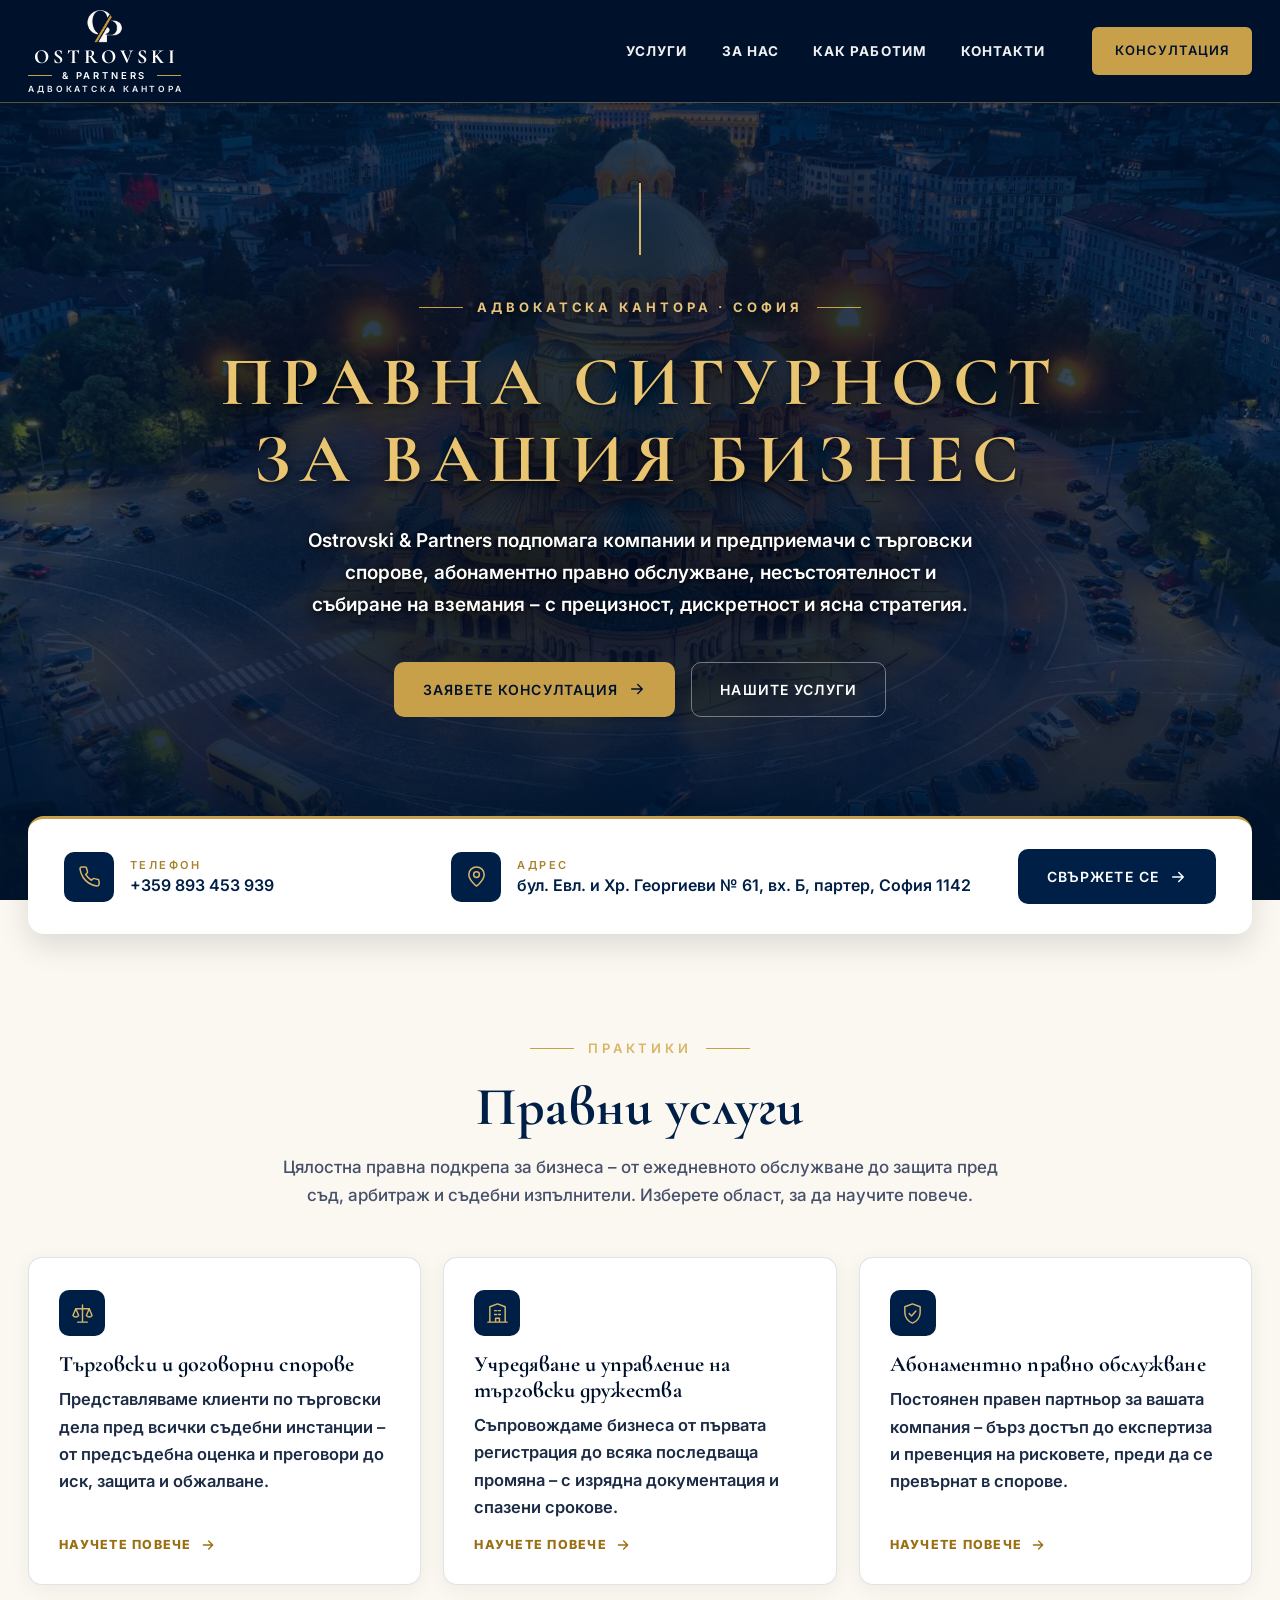
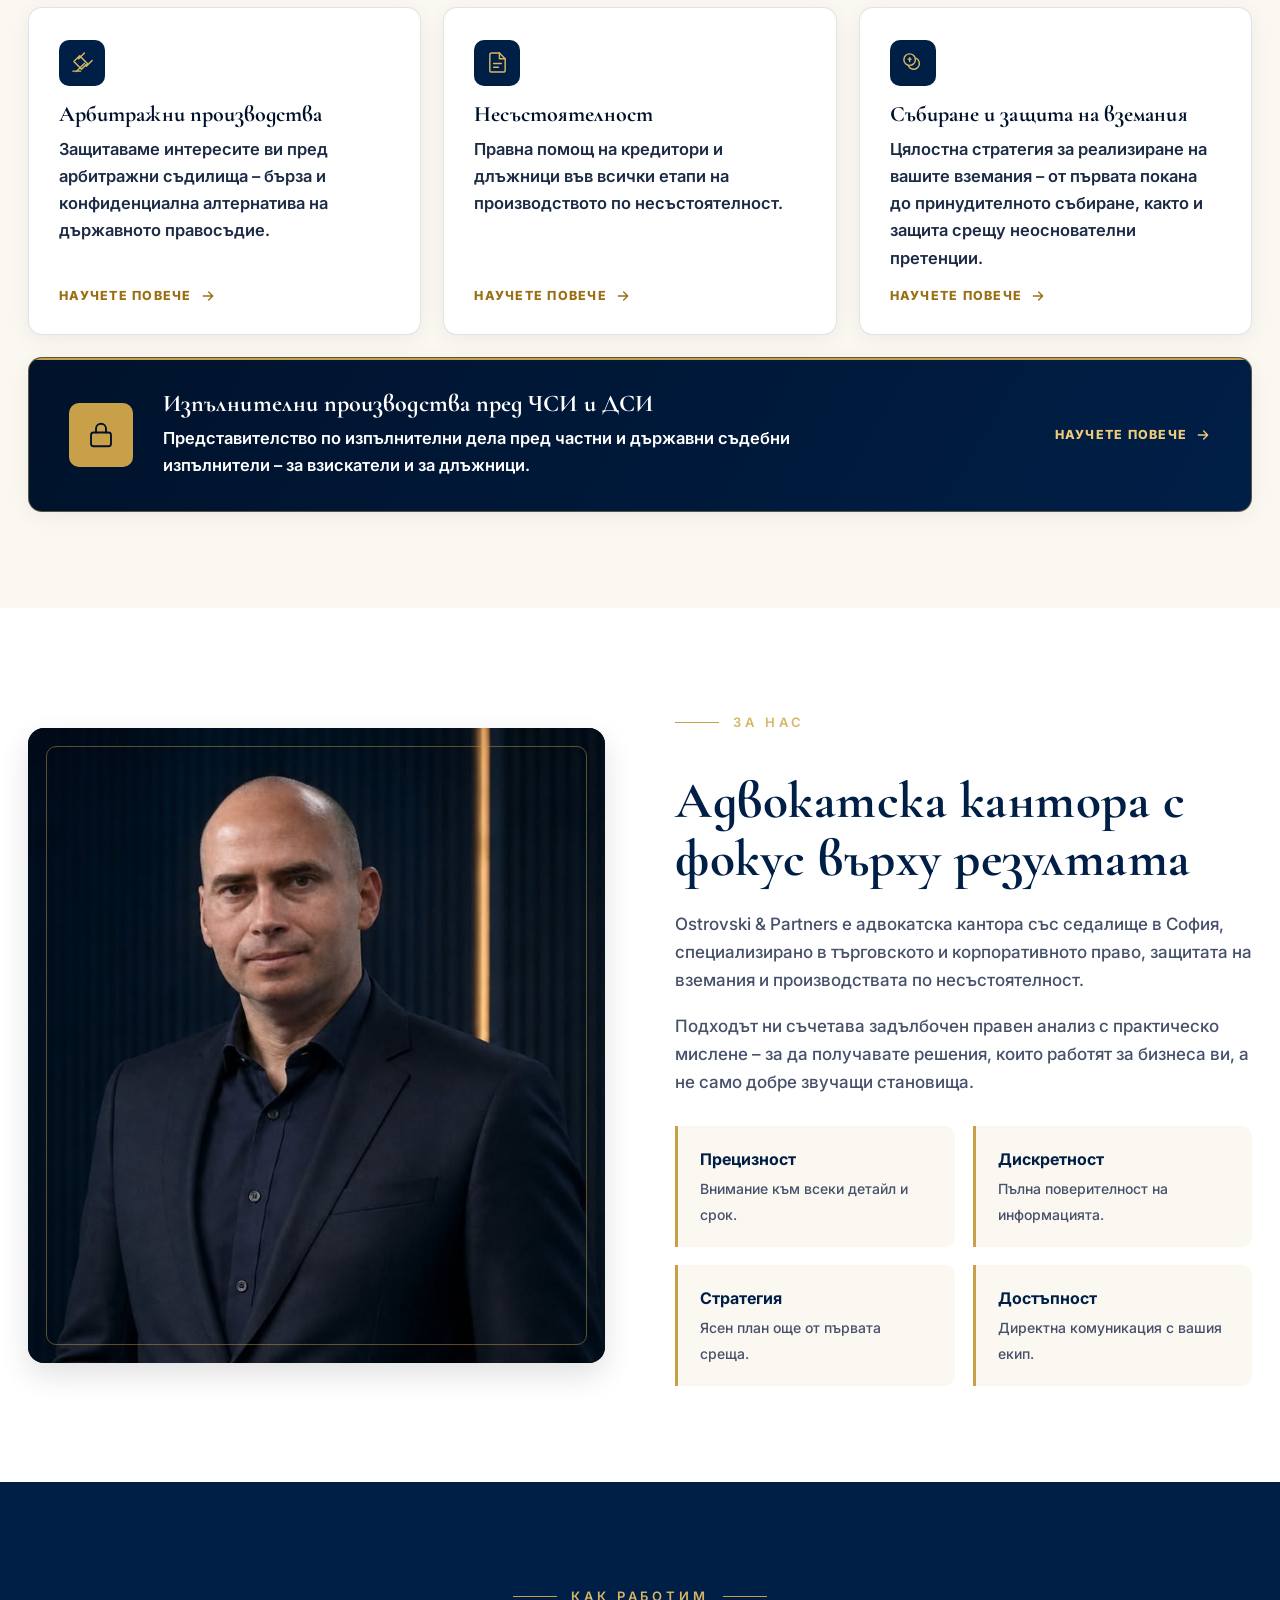
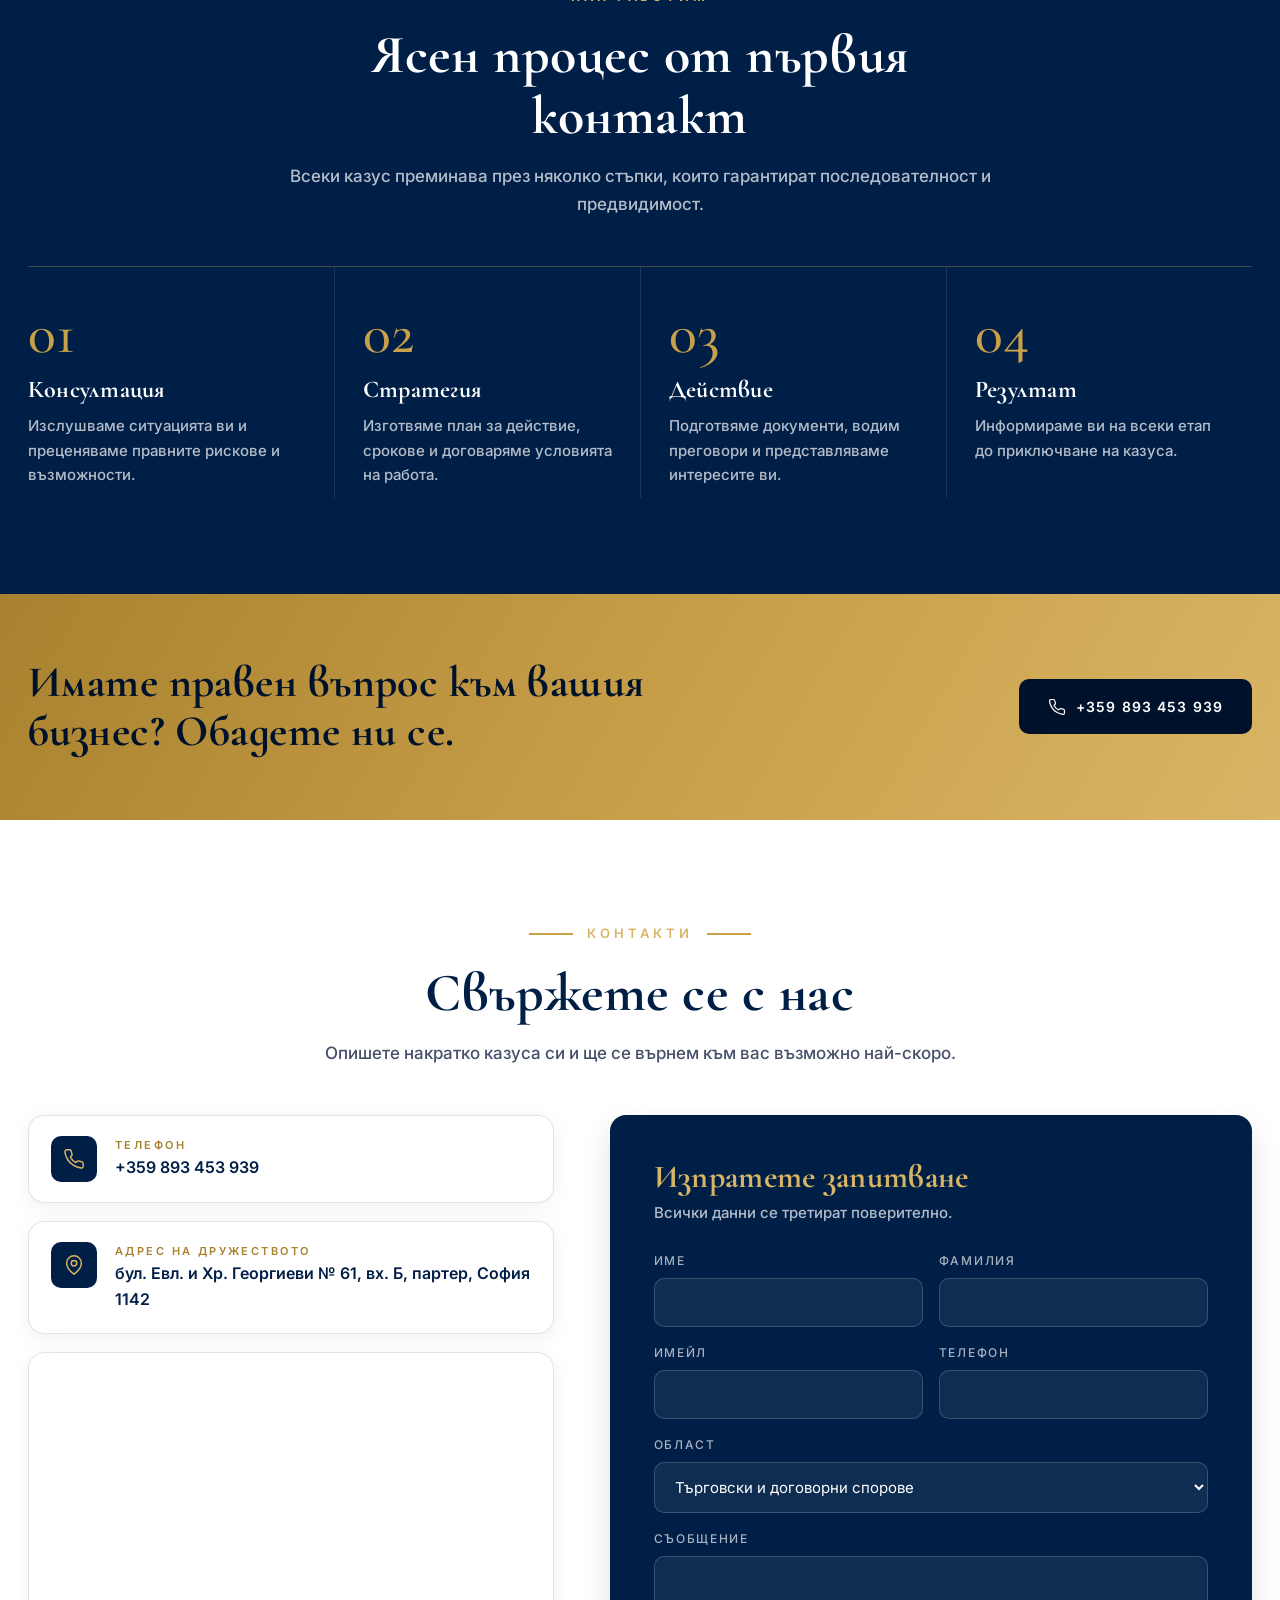
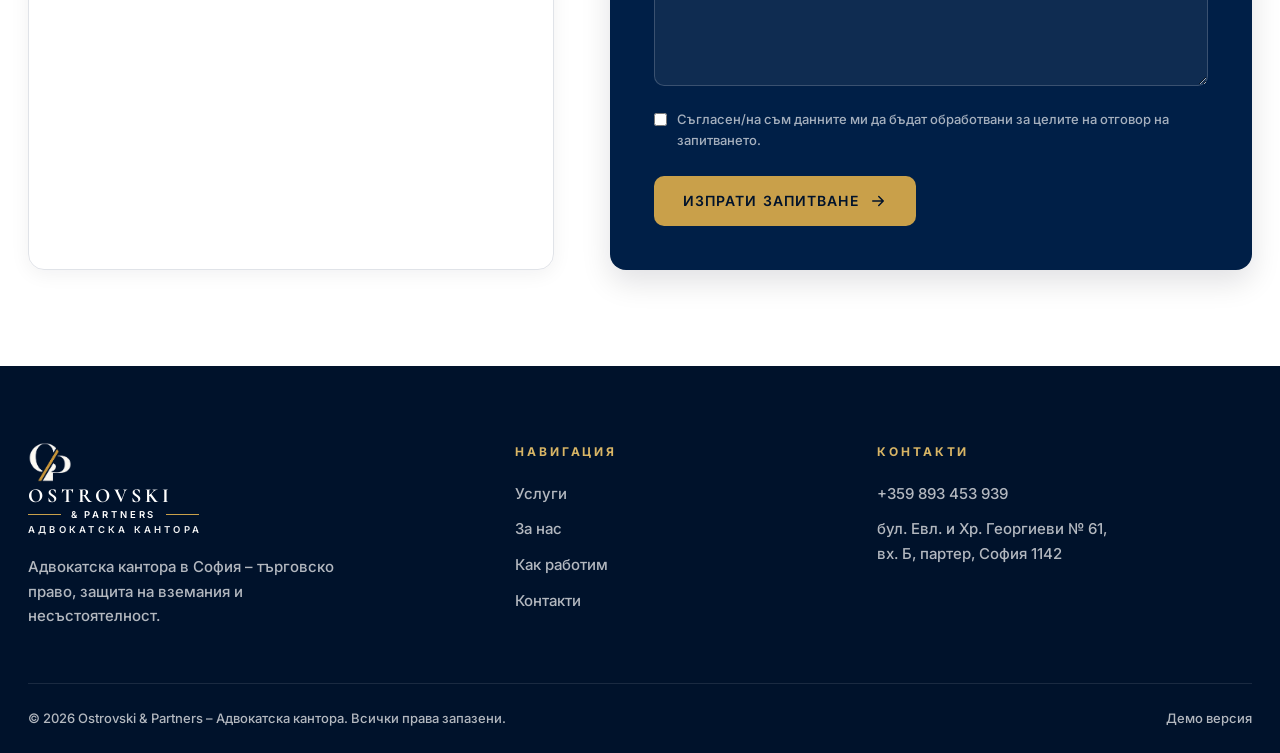
==== commit 33c47576: "Add files via upload" ====
--- a/index.html
+++ b/index.html
@@ -79,7 +79,7 @@
   </div>
 </div>
 
-<section id="uslugi"><div class="container"><div class="sec-head reveal"><div class="eyebrow">Практики</div><h2>Правни услуги</h2><p>Цялостна правна подкрепа за бизнеса – от ежедневното обслужване до защита пред съд, арбитраж и съдебни изпълнители. Изберете област, за да научите повече.</p></div><div class="grid-services"><a class="card reveal" href="targovski-sporove.html"><span class="num">01</span><div class="ico"><svg><use href="#i-scale"/></svg></div><h3>Търговски и договорни спорове</h3><p>Представляваме клиенти по търговски дела пред всички съдебни инстанции – от предсъдебна оценка и преговори до иск, защита и обжалване.</p><span class="more">Научете повече <svg><use href="#i-arrow"/></svg></span></a><a class="card reveal" href="targovski-druzhestva.html"><span class="num">02</span><div class="ico"><svg><use href="#i-building"/></svg></div><h3>Учредяване и управление на търговски дружества</h3><p>Съпровождаме бизнеса от първата регистрация до всяка последваща промяна – с изрядна документация и спазени срокове.</p><span class="more">Научете повече <svg><use href="#i-arrow"/></svg></span></a><a class="card reveal" href="abonamentno-obsluzhvane.html"><span class="num">03</span><div class="ico"><svg><use href="#i-shield"/></svg></div><h3>Абонаментно правно обслужване</h3><p>Постоянен правен партньор за вашата компания – бърз достъп до експертиза и превенция на рисковете, преди да се превърнат в спорове.</p><span class="more">Научете повече <svg><use href="#i-arrow"/></svg></span></a><a class="card reveal" href="arbitrazh.html"><span class="num">04</span><div class="ico"><svg><use href="#i-gavel"/></svg></div><h3>Арбитражни производства</h3><p>Защитаваме интересите ви пред арбитражни съдилища – бърза и конфиденциална алтернатива на държавното правосъдие.</p><span class="more">Научете повече <svg><use href="#i-arrow"/></svg></span></a><a class="card reveal" href="nesastoyatelnost.html"><span class="num">05</span><div class="ico"><svg><use href="#i-doc"/></svg></div><h3>Несъстоятелност</h3><p>Правна помощ на кредитори и длъжници във всички етапи на производството по несъстоятелност.</p><span class="more">Научете повече <svg><use href="#i-arrow"/></svg></span></a><a class="card reveal" href="vzemania.html"><span class="num">06</span><div class="ico"><svg><use href="#i-coins"/></svg></div><h3>Събиране и защита на вземания</h3><p>Цялостна стратегия за реализиране на вашите вземания – от първата покана до принудителното събиране, както и защита срещу неоснователни претенции.</p><span class="more">Научете повече <svg><use href="#i-arrow"/></svg></span></a><a class="card reveal" href="izpalnitelni-proizvodstva.html"><span class="num">07</span><div class="ico"><svg><use href="#i-lock"/></svg></div><h3>Изпълнителни производства пред ЧСИ и ДСИ</h3><p>Представителство по изпълнителни дела пред частни и държавни съдебни изпълнители – за взискатели и за длъжници.</p><span class="more">Научете повече <svg><use href="#i-arrow"/></svg></span></a></div></div></section>
+<section id="uslugi"><div class="container"><div class="sec-head reveal"><div class="eyebrow">Практики</div><h2>Правни услуги</h2><p>Цялостна правна подкрепа за бизнеса – от ежедневното обслужване до защита пред съд, арбитраж и съдебни изпълнители. Изберете област, за да научите повече.</p></div><div class="grid-services"><a class="card reveal" href="targovski-sporove.html"><div class="ico"><svg><use href="#i-scale"/></svg></div><h3>Търговски и договорни спорове</h3><p>Представляваме клиенти по търговски дела пред всички съдебни инстанции – от предсъдебна оценка и преговори до иск, защита и обжалване.</p><span class="more">Научете повече <svg><use href="#i-arrow"/></svg></span></a><a class="card reveal" href="targovski-druzhestva.html"><div class="ico"><svg><use href="#i-building"/></svg></div><h3>Учредяване и управление на търговски дружества</h3><p>Съпровождаме бизнеса от първата регистрация до всяка последваща промяна – с изрядна документация и спазени срокове.</p><span class="more">Научете повече <svg><use href="#i-arrow"/></svg></span></a><a class="card reveal" href="abonamentno-obsluzhvane.html"><div class="ico"><svg><use href="#i-shield"/></svg></div><h3>Абонаментно правно обслужване</h3><p>Постоянен правен партньор за вашата компания – бърз достъп до експертиза и превенция на рисковете, преди да се превърнат в спорове.</p><span class="more">Научете повече <svg><use href="#i-arrow"/></svg></span></a><a class="card reveal" href="arbitrazh.html"><div class="ico"><svg><use href="#i-gavel"/></svg></div><h3>Арбитражни производства</h3><p>Защитаваме интересите ви пред арбитражни съдилища – бърза и конфиденциална алтернатива на държавното правосъдие.</p><span class="more">Научете повече <svg><use href="#i-arrow"/></svg></span></a><a class="card reveal" href="nesastoyatelnost.html"><div class="ico"><svg><use href="#i-doc"/></svg></div><h3>Несъстоятелност</h3><p>Правна помощ на кредитори и длъжници във всички етапи на производството по несъстоятелност.</p><span class="more">Научете повече <svg><use href="#i-arrow"/></svg></span></a><a class="card reveal" href="vzemania.html"><div class="ico"><svg><use href="#i-coins"/></svg></div><h3>Събиране и защита на вземания</h3><p>Цялостна стратегия за реализиране на вашите вземания – от първата покана до принудителното събиране, както и защита срещу неоснователни претенции.</p><span class="more">Научете повече <svg><use href="#i-arrow"/></svg></span></a><a class="card reveal" href="izpalnitelni-proizvodstva.html"><div class="ico"><svg><use href="#i-lock"/></svg></div><h3>Изпълнителни производства пред ЧСИ и ДСИ</h3><p>Представителство по изпълнителни дела пред частни и държавни съдебни изпълнители – за взискатели и за длъжници.</p><span class="more">Научете повече <svg><use href="#i-arrow"/></svg></span></a></div></div></section>
 
 <section id="za-nas">
   <div class="container about">
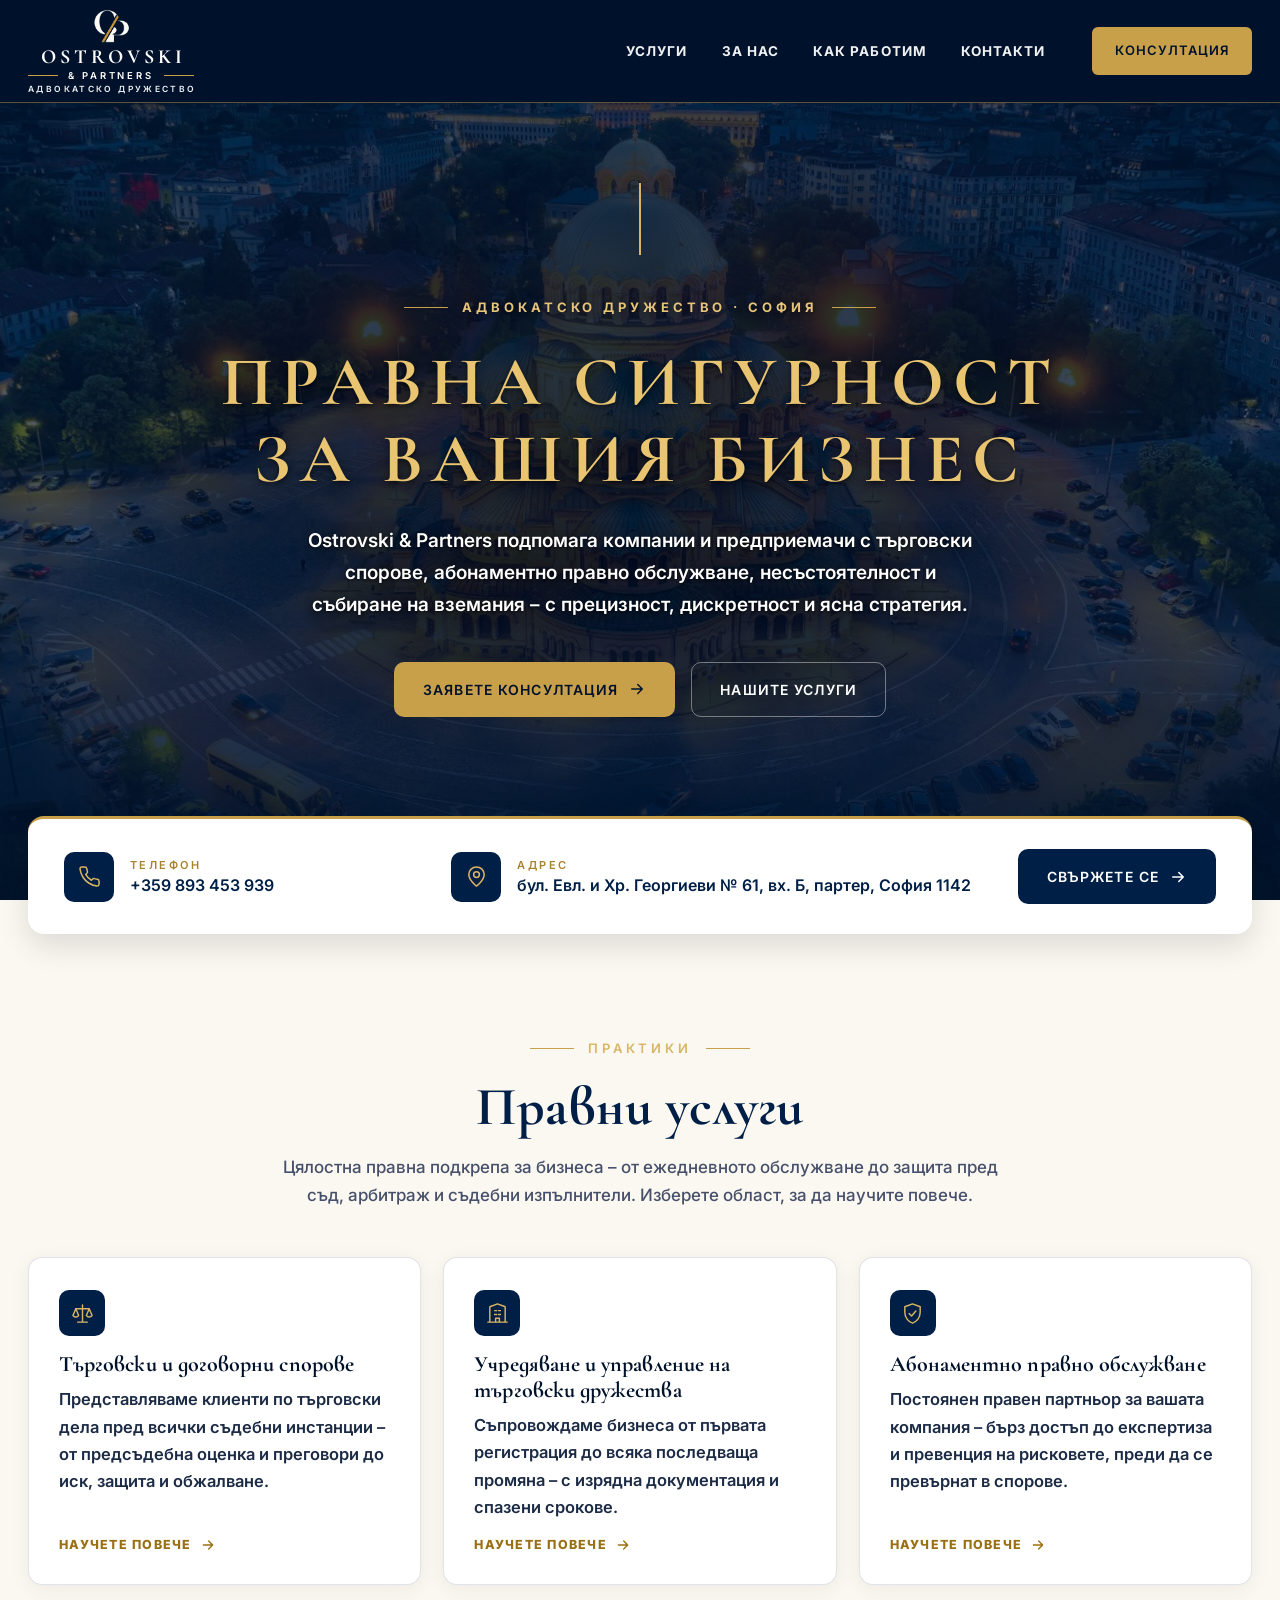
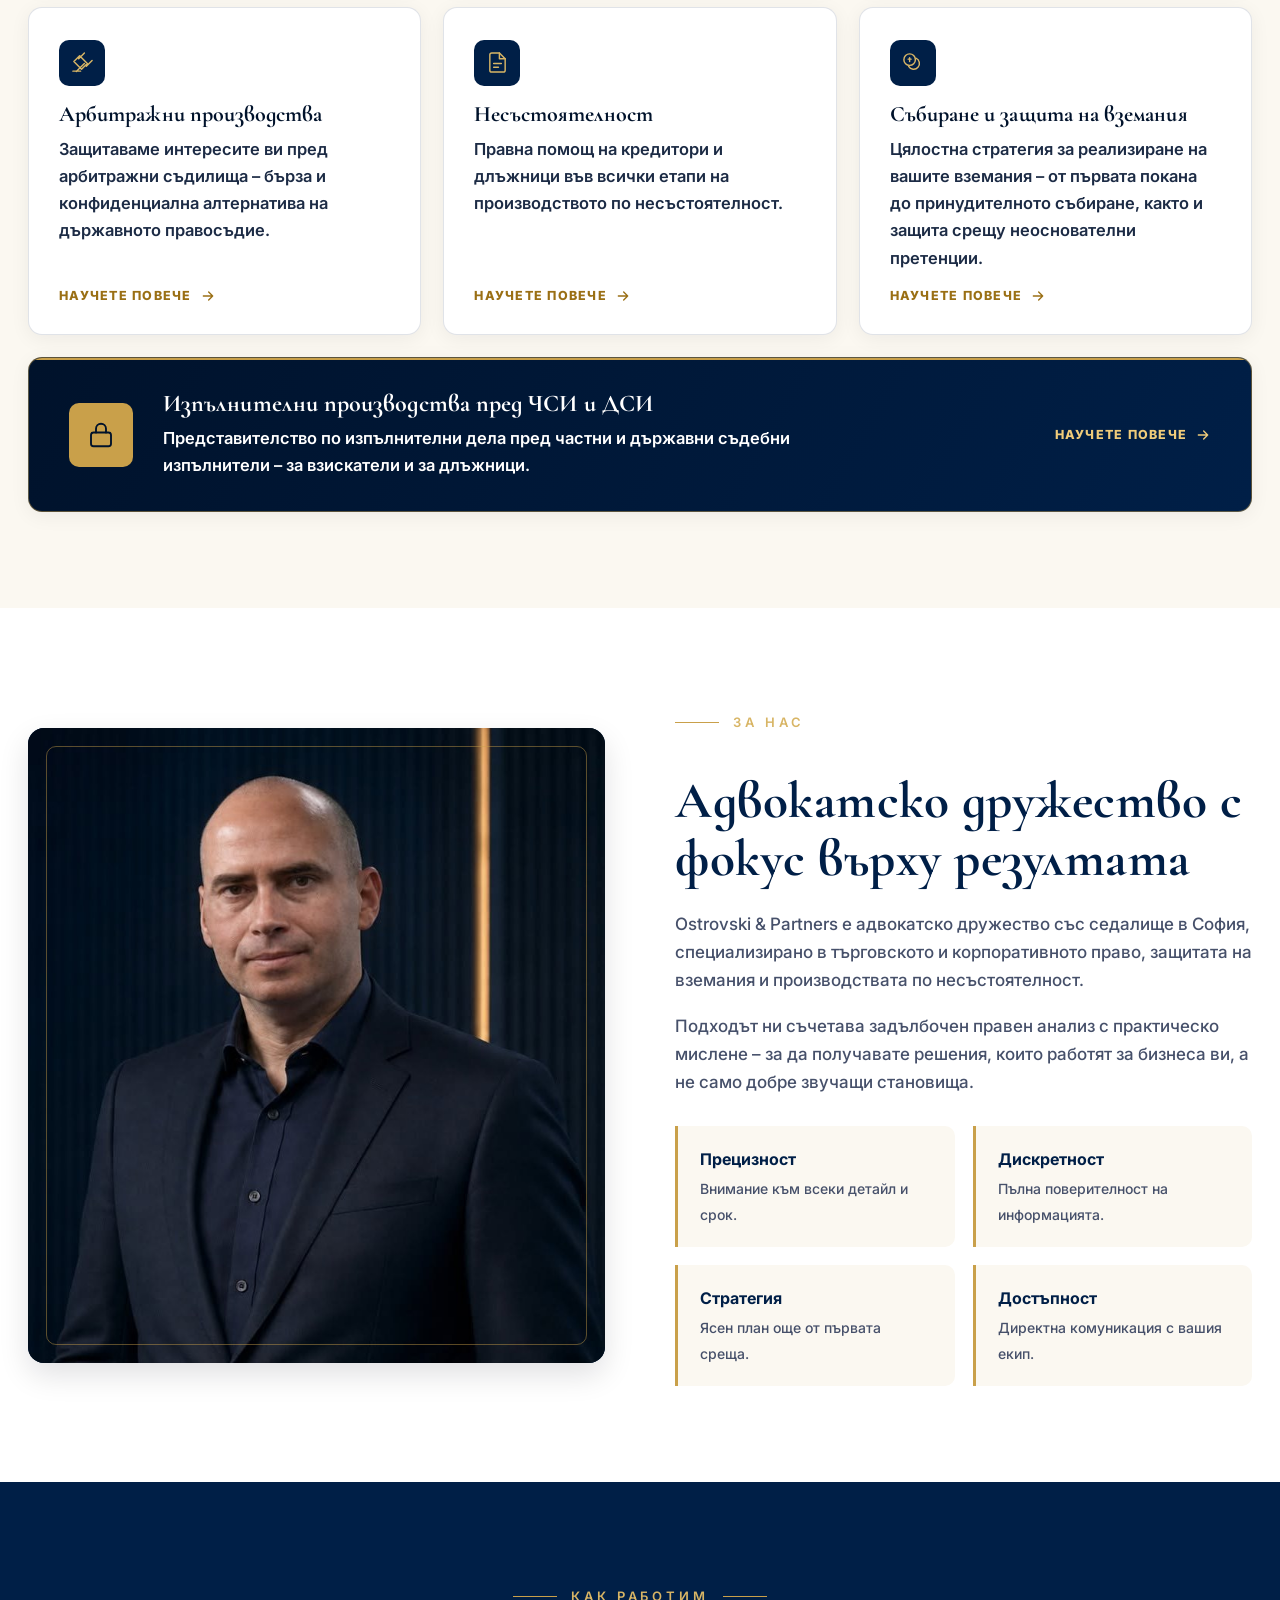
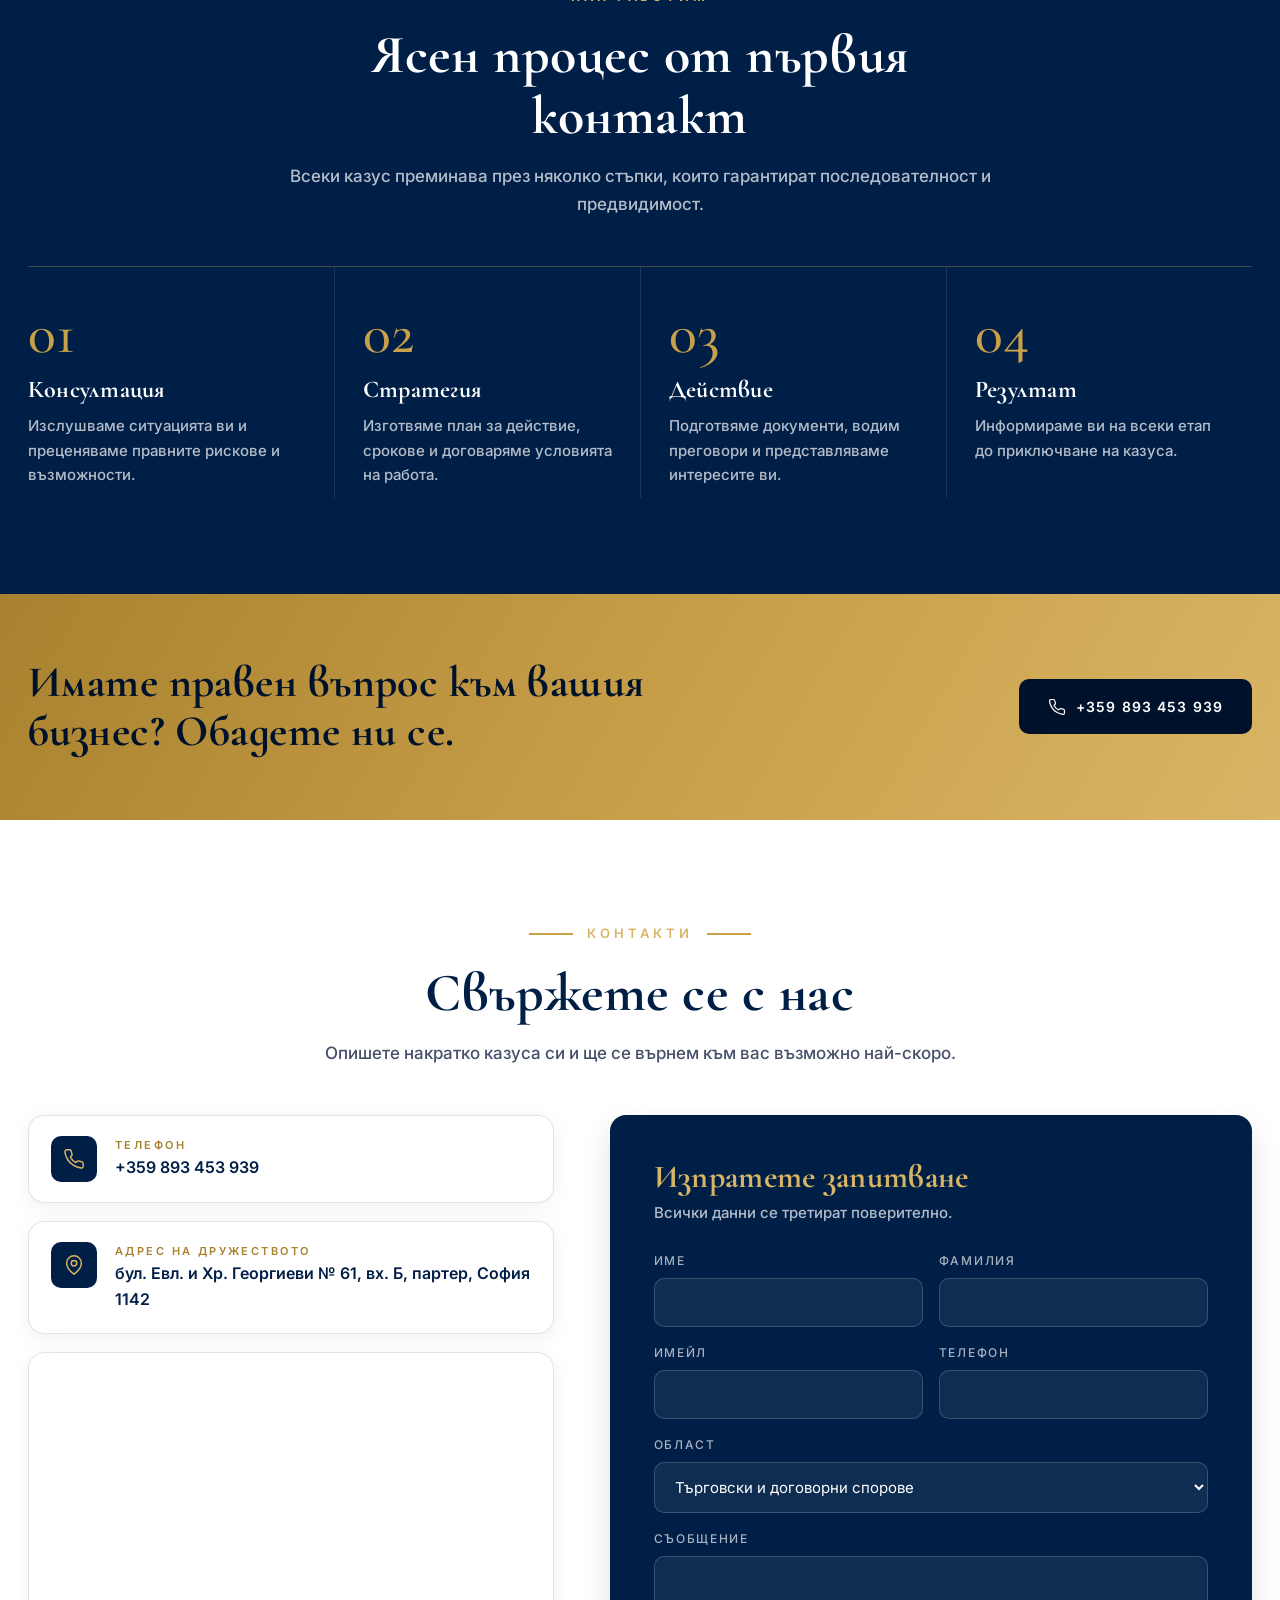
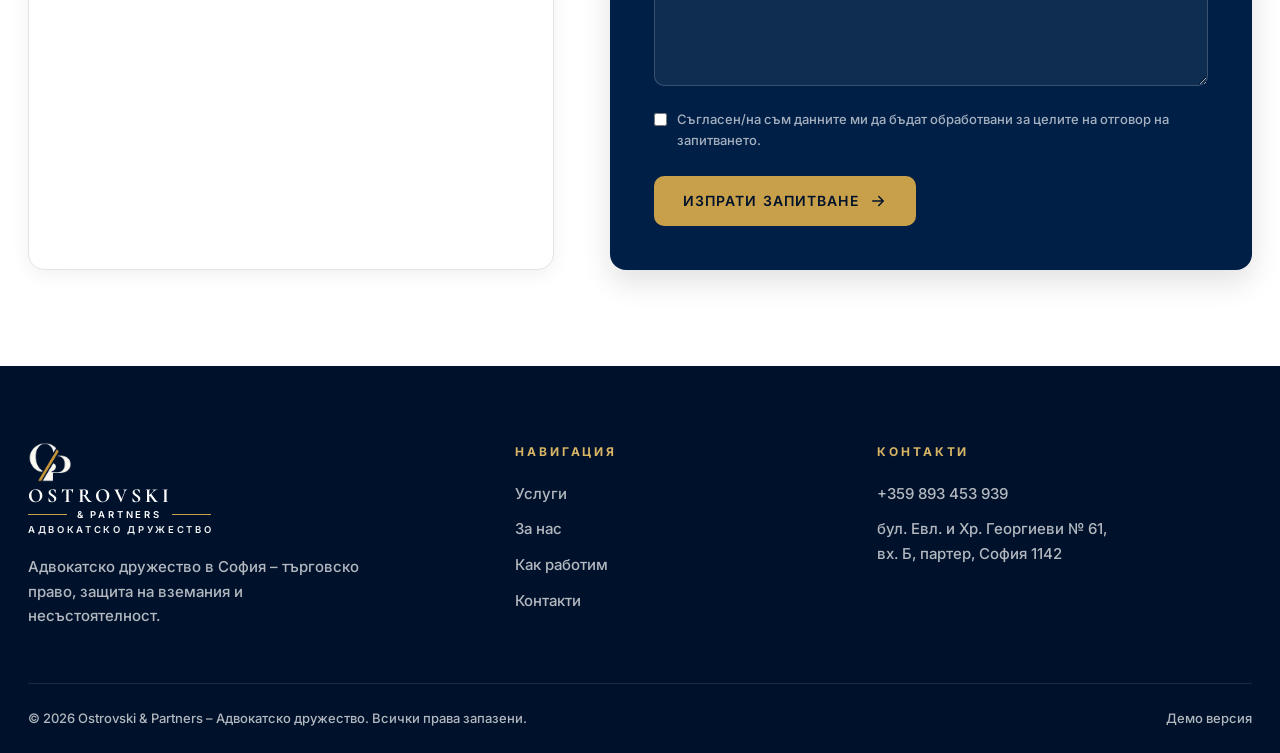
==== commit 8af145af: "Add files via upload" ====
--- a/index.html
+++ b/index.html
@@ -3,14 +3,14 @@
 <head>
 <meta charset="UTF-8">
 <meta name="viewport" content="width=device-width, initial-scale=1">
-<title>Ostrovski &amp; Partners – Адвокатска кантора, София</title>
-<meta name="description" content="Адвокатска кантора Ostrovski & Partners – търговски и договорни спорове, търговски дружества, абонаментно правно обслужване, арбитраж, несъстоятелност, събиране на вземания и изпълнителни производства.">
+<title>Ostrovski &amp; Partners – Адвокатско дружество, София</title>
+<meta name="description" content="Адвокатско дружество Ostrovski & Partners – търговски и договорни спорове, търговски дружества, абонаментно правно обслужване, арбитраж, несъстоятелност, събиране на вземания и изпълнителни производства.">
 <link rel="preconnect" href="https://fonts.googleapis.com">
 <link rel="preconnect" href="https://fonts.gstatic.com" crossorigin>
 <link href="https://fonts.googleapis.com/css2?family=Cormorant+Garamond:wght@500;600;700;800&family=Inter:wght@400;500;600;700&display=swap&subset=cyrillic" rel="stylesheet">
 <link rel="stylesheet" href="assets/style.css">
 <script type="application/ld+json">
-{"@context":"https://schema.org","@type":"LegalService","name":"Ostrovski & Partners","alternateName":"Островски и Партнърс – Адвокатска кантора","telephone":"+359893453939","address":{"@type":"PostalAddress","streetAddress":"бул. Евл. и Хр. Георгиеви № 61, вх. Б, партер","addressLocality":"София","postalCode":"1142","addressCountry":"BG"},"geo":{"@type":"GeoCoordinates","latitude":42.6903915,"longitude":23.3329601}}
+{"@context":"https://schema.org","@type":"LegalService","name":"Ostrovski & Partners","alternateName":"Островски и Партнърс – Адвокатско дружество","telephone":"+359893453939","address":{"@type":"PostalAddress","streetAddress":"бул. Евл. и Хр. Георгиеви № 61, вх. Б, партер","addressLocality":"София","postalCode":"1142","addressCountry":"BG"},"geo":{"@type":"GeoCoordinates","latitude":42.6903915,"longitude":23.3329601}}
 </script>
 </head>
 <body>
@@ -39,7 +39,7 @@
   <div class="container nav">
     <a href="#top" class="logo" aria-label="Ostrovski & Partners">
       <span class="logo-mark" role="img" aria-label="OP"></span>
-      <span class="logo-text"><b>OSTROVSKI</b><span class="lt-p">&amp; PARTNERS</span><span class="lt-s">АДВОКАТСКА КАНТОРА</span></span>
+      <span class="logo-text"><b>OSTROVSKI</b><span class="lt-p">&amp; PARTNERS</span><span class="lt-s">АДВОКАТСКО ДРУЖЕСТВО</span></span>
     </a>
     <nav id="menu">
       <ul>
@@ -59,7 +59,7 @@
 <section class="hero">
   <div class="container hero-inner">
     <div class="hero-line" aria-hidden="true"></div>
-    <div class="eyebrow">Адвокатска кантора · София</div>
+    <div class="eyebrow">Адвокатско дружество · София</div>
     <h1>Правна сигурност за вашия бизнес</h1>
     <p class="lead">Ostrovski &amp; Partners подпомага компании и предприемачи с търговски спорове, абонаментно правно обслужване, несъстоятелност и събиране на вземания – с прецизност, дискретност и ясна стратегия.</p>
     <div class="hero-actions">
@@ -88,8 +88,8 @@
     </div>
     <div class="about-text reveal">
       <div class="eyebrow">За нас</div>
-      <h2>Адвокатска кантора с фокус върху резултата</h2>
-      <p>Ostrovski &amp; Partners е адвокатска кантора със седалище в София, специализирано в търговското и корпоративното право, защитата на вземания и производствата по несъстоятелност.</p>
+      <h2>Адвокатско дружество с фокус върху резултата</h2>
+      <p>Ostrovski &amp; Partners е адвокатско дружество със седалище в София, специализирано в търговското и корпоративното право, защитата на вземания и производствата по несъстоятелност.</p>
       <p>Подходът ни съчетава задълбочен правен анализ с практическо мислене – за да получавате решения, които работят за бизнеса ви, а не само добре звучащи становища.</p>
       <div class="values">
         <div class="value"><b>Прецизност</b><span>Внимание към всеки детайл и срок.</span></div>
@@ -178,8 +178,8 @@
   <div class="container">
     <div class="foot-grid">
       <div>
-        <a href="#top" class="logo"><span class="logo-mark" role="img" aria-label="OP"></span><span class="logo-text"><b>OSTROVSKI</b><span class="lt-p">&amp; PARTNERS</span><span class="lt-s">АДВОКАТСКА КАНТОРА</span></span></a>
-        <p>Адвокатска кантора в София – търговско право, защита на вземания и несъстоятелност.</p>
+        <a href="#top" class="logo"><span class="logo-mark" role="img" aria-label="OP"></span><span class="logo-text"><b>OSTROVSKI</b><span class="lt-p">&amp; PARTNERS</span><span class="lt-s">АДВОКАТСКО ДРУЖЕСТВО</span></span></a>
+        <p>Адвокатско дружество в София – търговско право, защита на вземания и несъстоятелност.</p>
       </div>
       <div>
         <h4>Навигация</h4>
@@ -199,7 +199,7 @@
       </div>
     </div>
     <div class="foot-bottom">
-      <span>© <span id="yr">2026</span> Ostrovski &amp; Partners – Адвокатска кантора. Всички права запазени.</span>
+      <span>© <span id="yr">2026</span> Ostrovski &amp; Partners – Адвокатско дружество. Всички права запазени.</span>
       <span>Демо версия</span>
     </div>
   </div>
--- a/assets/style.css
+++ b/assets/style.css
@@ -69,7 +69,7 @@
 .logo-text b{font-family:var(--font-serif);font-size:23px;font-weight:var(--hdr-w-logo);letter-spacing:.2em;margin-right:-.2em;color:var(--hdr-text)}
 .logo-text .lt-p{display:flex;align-items:center;justify-content:center;gap:10px;width:100%;margin-top:5px;font-size:10.5px;font-weight:var(--hdr-w-sub);letter-spacing:.3em;color:var(--hdr-text)}
 .logo-text .lt-p::before,.logo-text .lt-p::after{content:"";flex:1;height:1.5px;background:var(--gold-500)}
-.logo-text .lt-s{margin-top:6px;font-size:var(--hdr-fs-sub);font-weight:var(--hdr-w-sub);letter-spacing:.34em;margin-right:-.34em;color:var(--hdr-text-soft);max-height:14px;overflow:hidden;transition:max-height .25s ease,opacity .2s ease,margin .25s ease}
+.logo-text .lt-s{margin-top:6px;font-size:var(--hdr-fs-sub);font-weight:var(--hdr-w-sub);letter-spacing:.28em;margin-right:-.28em;color:var(--hdr-text-soft);max-height:14px;overflow:hidden;transition:max-height .25s ease,opacity .2s ease,margin .25s ease}
 header.scrolled .logo-mark{width:34px;height:31px}
 header.scrolled .logo-text .lt-s{max-height:0;opacity:0;margin-top:0}
 nav{margin-left:auto}
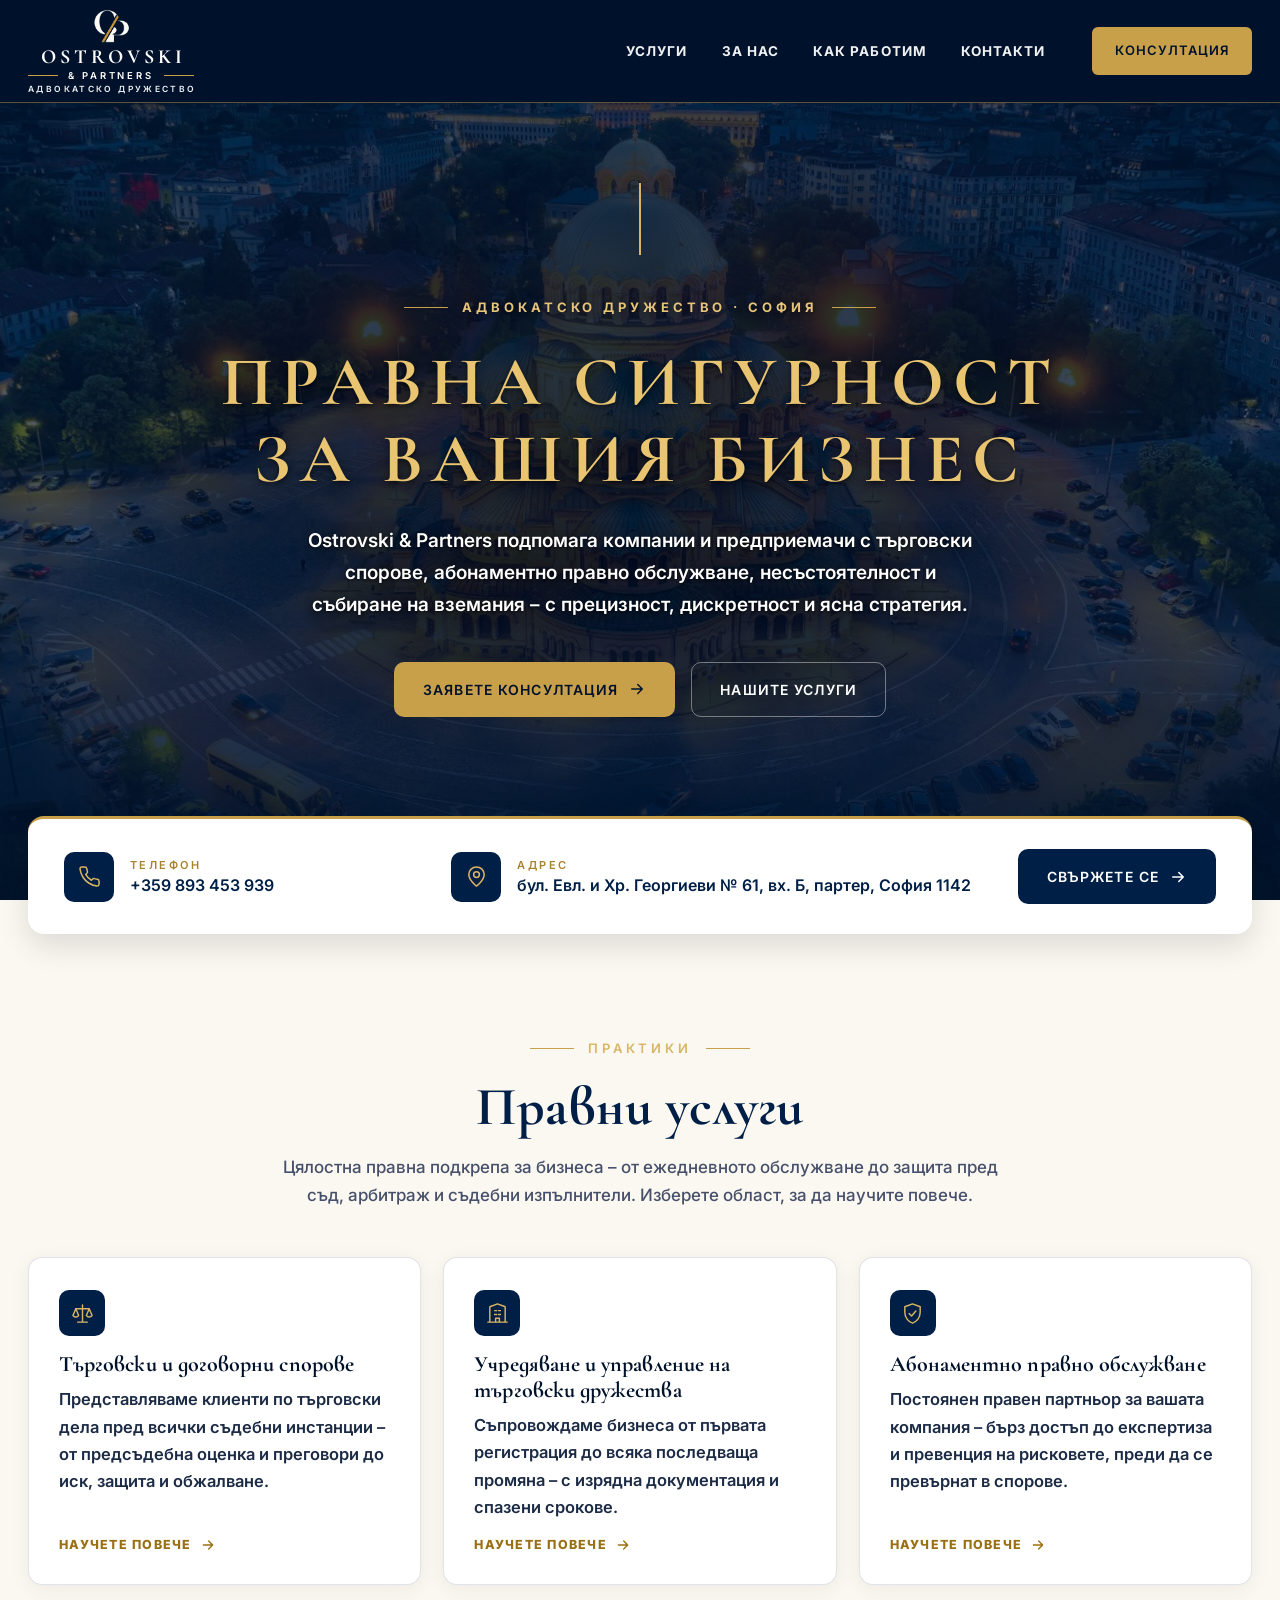
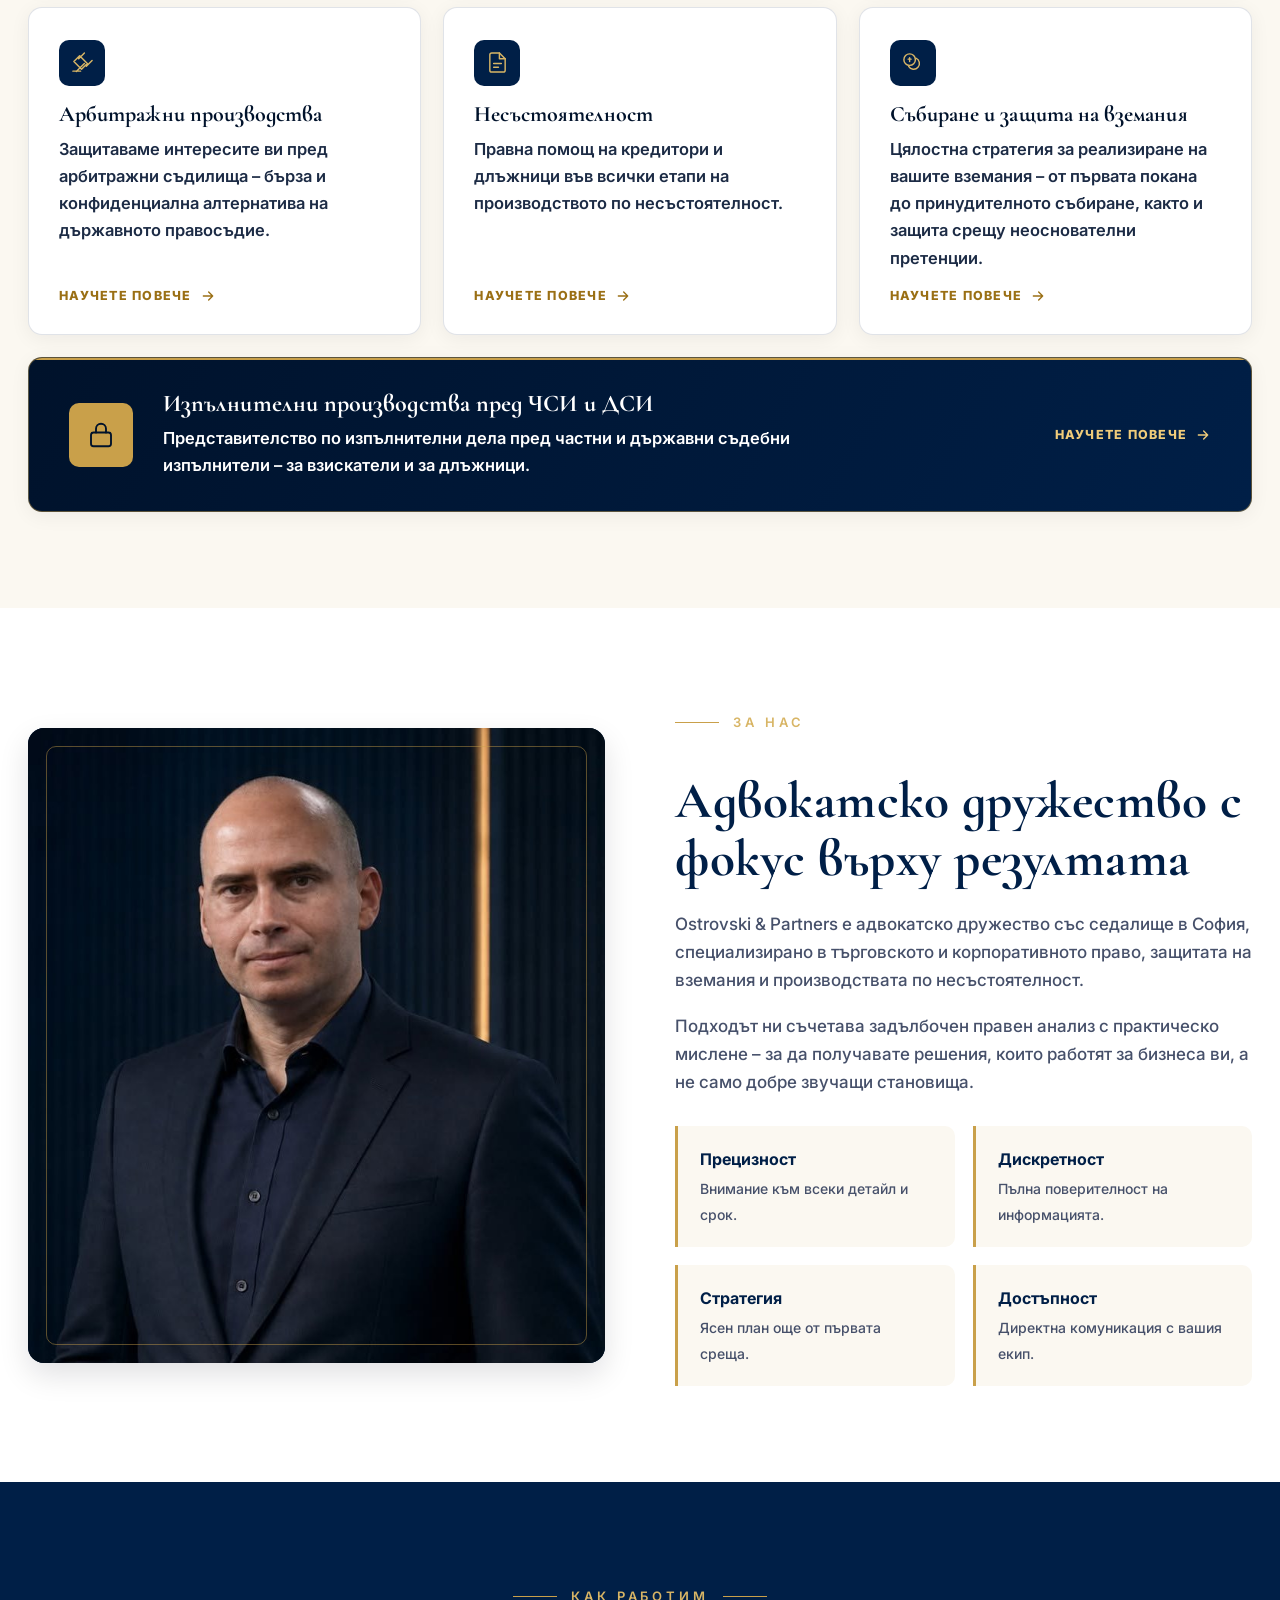
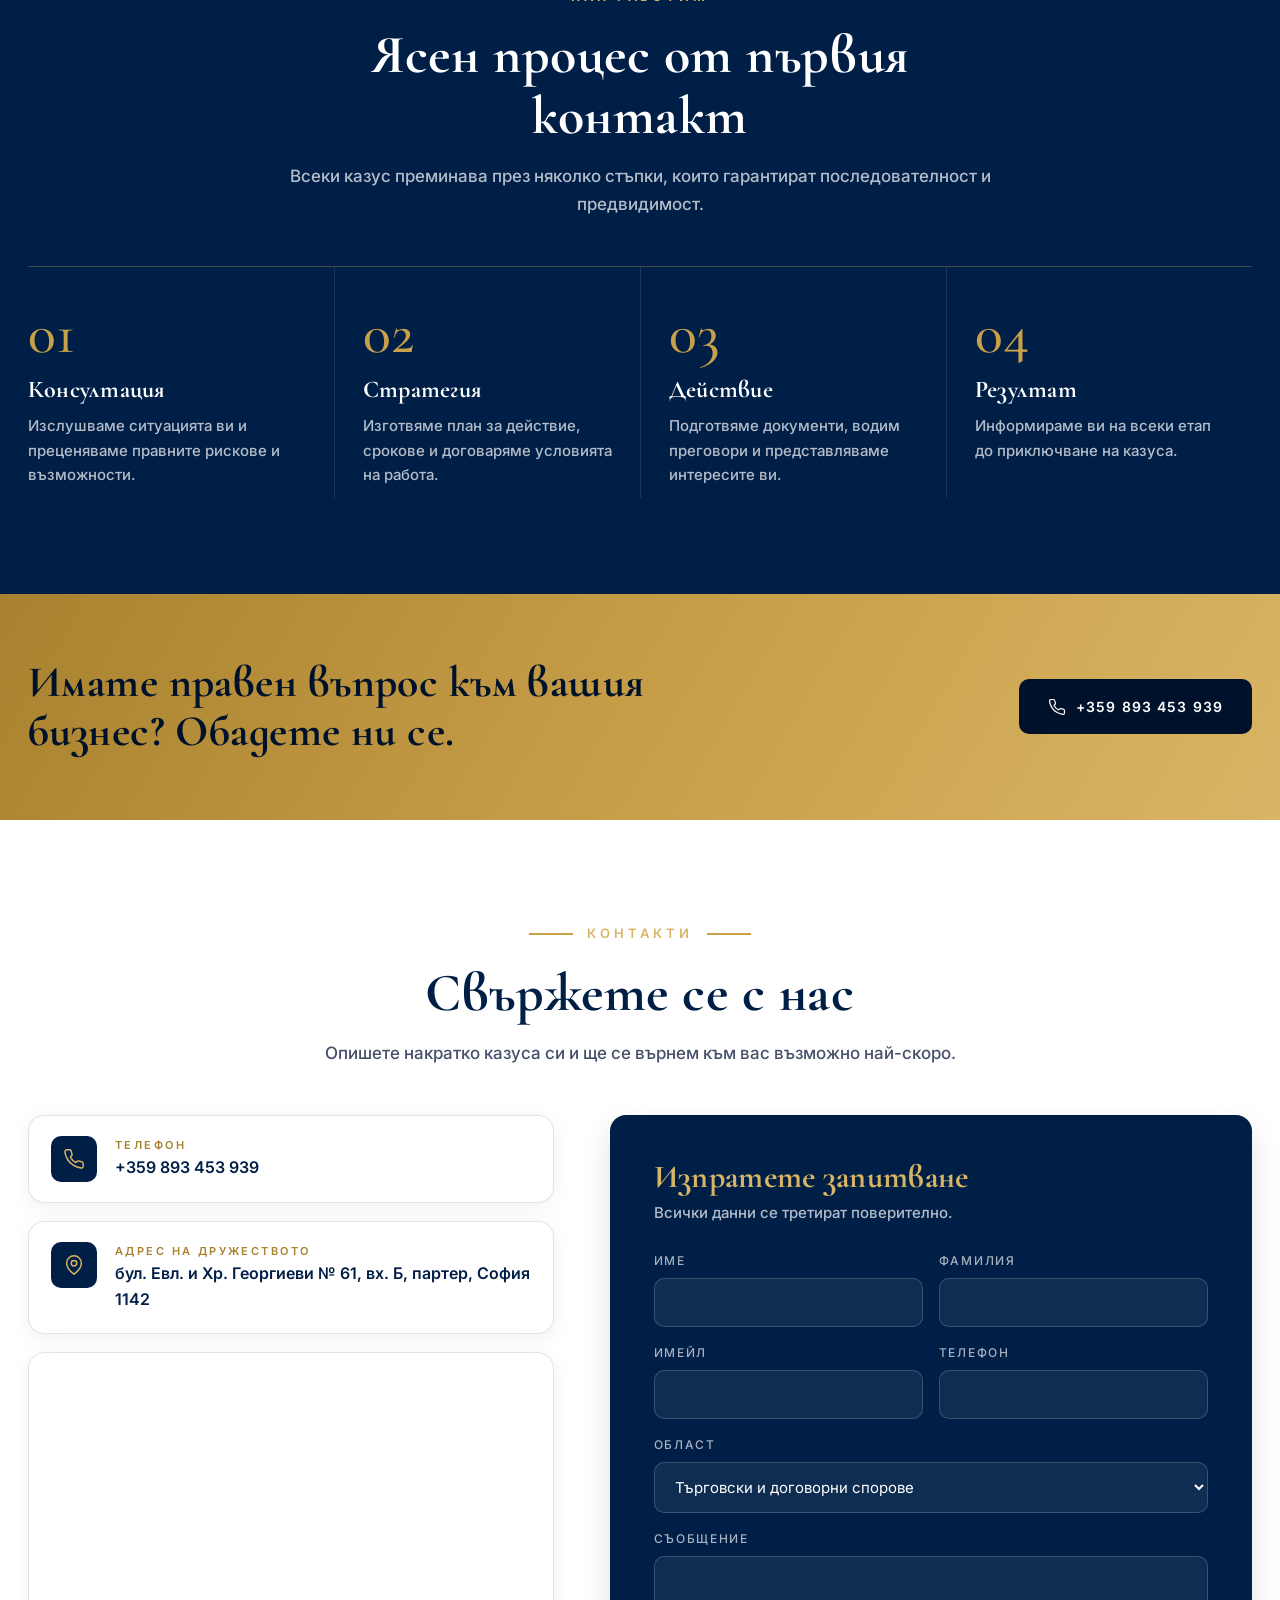
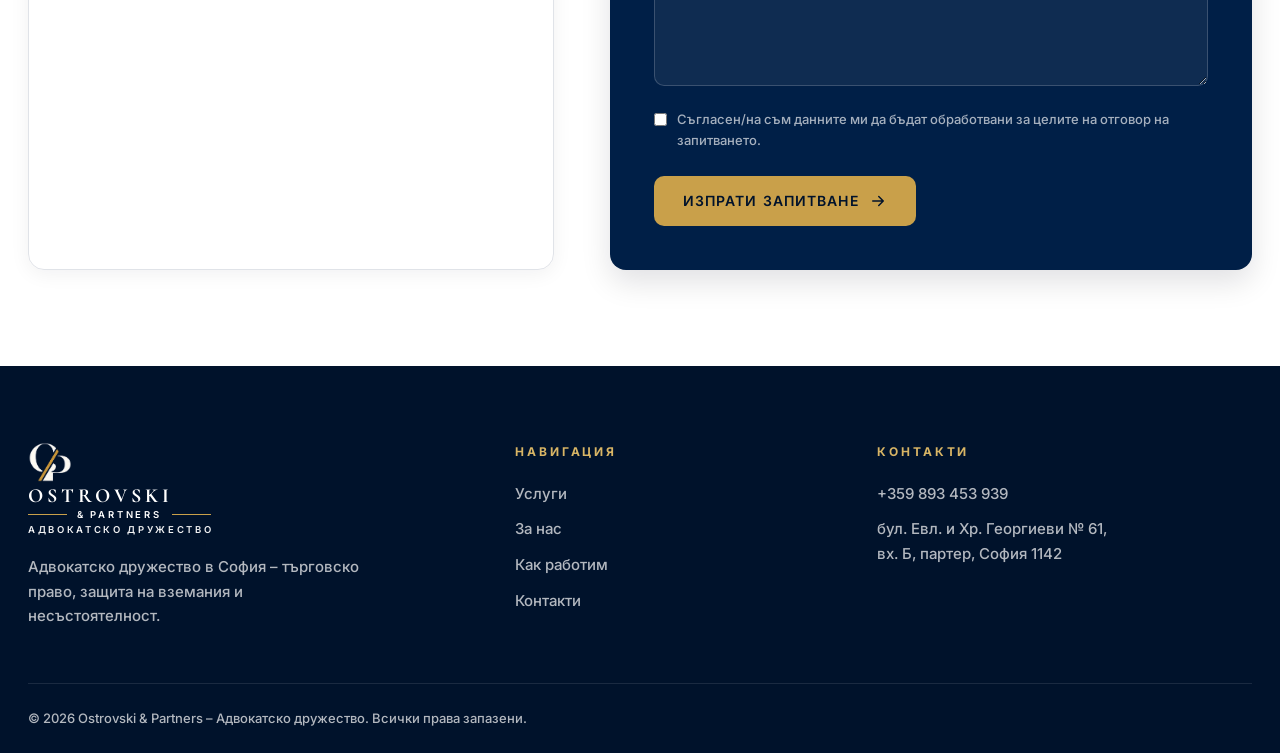
==== commit f9de4a9e: "Add files via upload" ====
--- a/index.html
+++ b/index.html
@@ -200,7 +200,6 @@
     </div>
     <div class="foot-bottom">
       <span>© <span id="yr">2026</span> Ostrovski &amp; Partners – Адвокатско дружество. Всички права запазени.</span>
-      <span>Демо версия</span>
     </div>
   </div>
 </footer>
